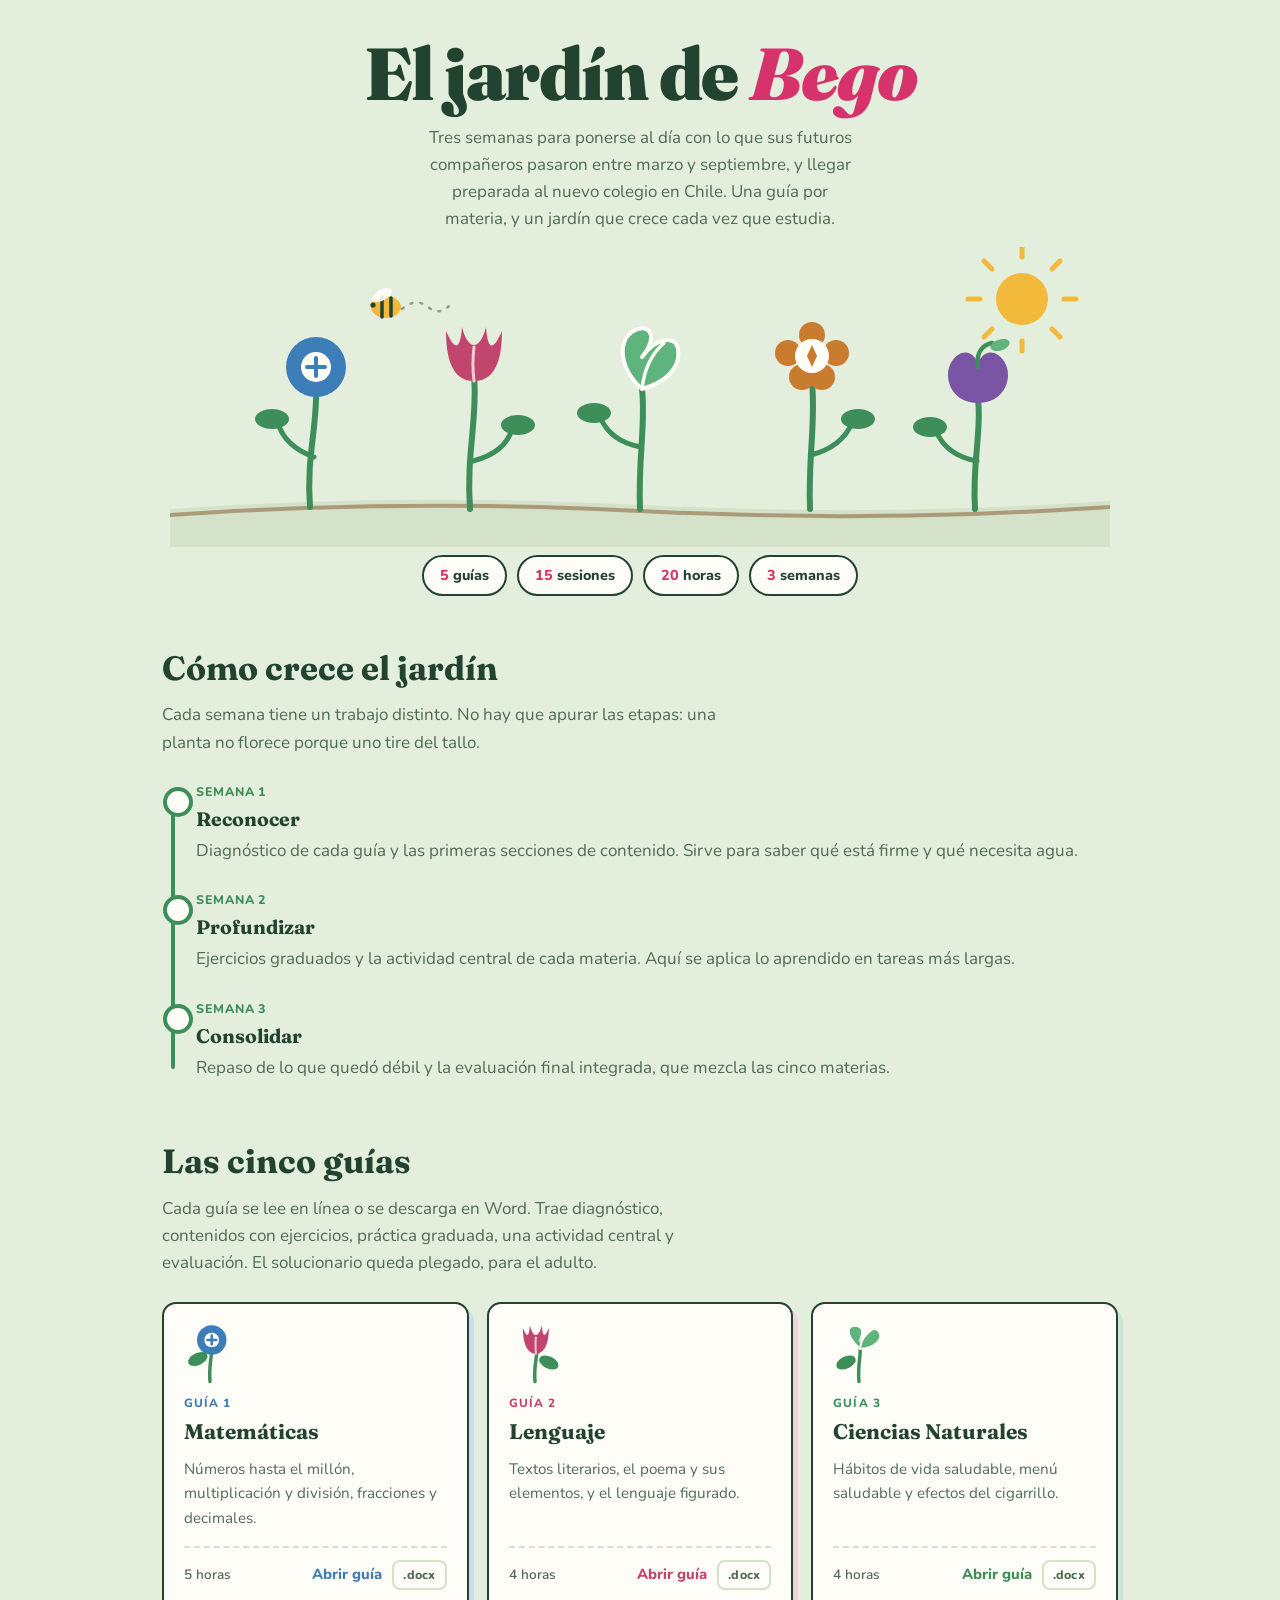
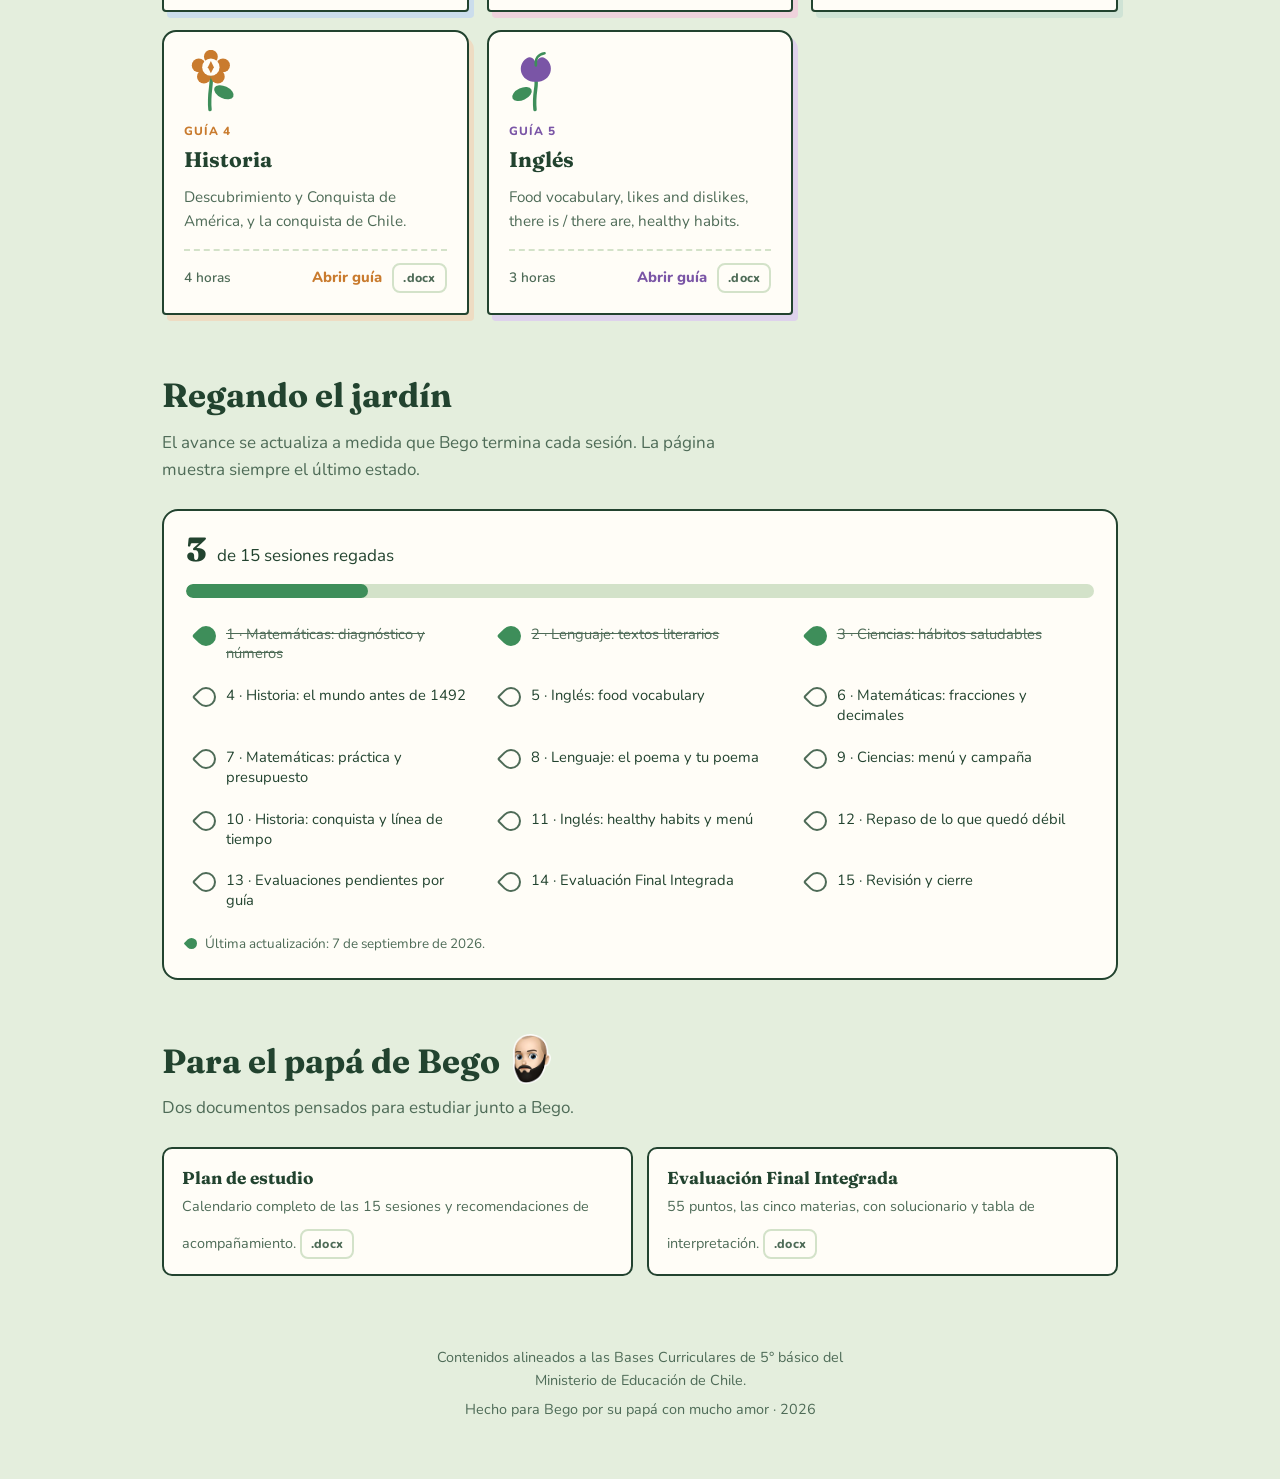
==== index.html @ e69c85a8 "Avatar del papa en vez del emoji, y bajada mas simple" ====
<!DOCTYPE html>
<html lang="es-CL">
<head>
<meta charset="utf-8">
<meta name="viewport" content="width=device-width, initial-scale=1">
<meta name="robots" content="noindex, nofollow">
<title>El jardín de Bego · Repaso de 5° básico</title>
<link rel="preconnect" href="https://fonts.googleapis.com">
<link rel="preconnect" href="https://fonts.gstatic.com" crossorigin>
<link href="https://fonts.googleapis.com/css2?family=Fraunces:opsz,wght@9..144,500;9..144,700;9..144,900&family=Nunito:wght@400;600;800&display=swap" rel="stylesheet">
<style>
:root{
  --pasto:#E4EEDD;
  --pasto-hondo:#D3E2C9;
  --tinta:#22432F;
  --tinta-suave:#4E6B57;
  --papel:#FFFDF7;
  --begonia:#D6336C;
  --sol:#F3B93B;
  --tierra:#8C6239;

  --mate:#3D7DB8;
  --leng:#C2456E;
  --cien:#3E8E5A;
  --hist:#C97B2E;
  --ingl:#7A55A6;

  --display:"Fraunces",Georgia,"Times New Roman",serif;
  --texto:"Nunito","Trebuchet MS",Verdana,sans-serif;
}

*{box-sizing:border-box}
html{scroll-behavior:smooth}
body{
  margin:0;
  background:var(--pasto);
  color:var(--tinta);
  font-family:var(--texto);
  font-size:17px;
  line-height:1.6;
  -webkit-font-smoothing:antialiased;
}
.envoltura{max-width:1000px;margin:0 auto;padding:0 22px}

/* ---------- portada ---------- */
.portada{padding:38px 0 8px;text-align:center}
.portada h1{
  font-family:var(--display);
  font-weight:900;
  font-size:clamp(2rem,8.4vw,4.6rem);
  line-height:.98;
  overflow-wrap:break-word;
  margin:0 0 14px;
  letter-spacing:-.02em;
}
.portada h1 em{font-style:italic;color:var(--begonia)}
.bajada{
  max-width:44ch;margin:0 auto;font-size:1.06rem;color:var(--tinta-suave);
}
.jardin{display:block;width:100%;height:auto;margin:14px auto 0;max-width:940px}

/* ---------- franja de datos ---------- */
.franja{
  display:flex;flex-wrap:wrap;justify-content:center;gap:10px;
  margin:0 0 46px;
}
.dato{
  background:var(--papel);
  border:2px solid var(--tinta);
  border-radius:999px;
  padding:7px 16px;
  font-weight:800;
  font-size:.9rem;
}
.dato span{color:var(--begonia)}

/* ---------- títulos de sección ---------- */
.seccion{margin:0 0 54px}
.seccion > h2{
  font-family:var(--display);
  font-weight:700;
  font-size:clamp(1.5rem,4vw,2.1rem);
  margin:0 0 6px;
}
.seccion > p.intro{margin:0 0 26px;color:var(--tinta-suave);max-width:56ch}

/* ---------- las tres semanas ---------- */
.semanas{list-style:none;margin:0;padding:0 0 0 34px;position:relative}
.semanas::before{
  content:"";position:absolute;left:9px;top:12px;bottom:12px;width:4px;
  background:var(--cien);border-radius:2px;
}
.semana{position:relative;padding:0 0 26px}
.semana:last-child{padding-bottom:0}
.semana::before{
  content:"";position:absolute;left:-33px;top:5px;width:22px;height:22px;
  border-radius:50%;background:var(--papel);border:4px solid var(--cien);
}
.semana h3{
  font-family:var(--display);font-size:1.22rem;font-weight:700;margin:0 0 2px;
}
.semana h3 small{
  display:block;font-family:var(--texto);font-size:.78rem;font-weight:800;
  letter-spacing:.06em;color:var(--cien);text-transform:uppercase;margin-bottom:2px;
}
.semana p{margin:0;color:var(--tinta-suave)}

/* ---------- fichas de guía ---------- */
.huerto{
  display:grid;gap:18px;
  grid-template-columns:repeat(auto-fit,minmax(270px,1fr));
}
.ficha{
  display:flex;flex-direction:column;
  background:var(--papel);
  border:2px solid var(--tinta);
  border-radius:14px 14px 4px 4px;
  padding:18px 20px 20px;
  text-decoration:none;color:inherit;
  box-shadow:5px 6px 0 var(--sombra,var(--pasto-hondo));
  transition:transform .16s ease, box-shadow .16s ease;
}
.ficha:hover,.ficha:focus-visible{
  transform:translate(-2px,-3px);
  box-shadow:8px 10px 0 var(--sombra,var(--pasto-hondo));
}
.ficha svg{
  width:52px;height:62px;margin-bottom:10px;
  transform-origin:50% 100%;
  animation:mecer 4.4s ease-in-out infinite;
}
/* cada planta se mece a su propio ritmo: los retrasos negativos las desfasan de entrada */
.f-mate svg{animation-delay:-0.0s;animation-duration:4.4s}
.f-leng svg{animation-delay:-0.9s;animation-duration:5.0s}
.f-cien svg{animation-delay:-1.8s;animation-duration:4.1s}
.f-hist svg{animation-delay:-2.6s;animation-duration:4.7s}
.f-ingl svg{animation-delay:-3.4s;animation-duration:5.3s}
/* al pasar el cursor la planta se anima más */
.ficha:hover svg,.ficha:focus-within svg{animation-duration:1.15s}
@keyframes mecer{
  0%,100%{transform:rotate(-2.4deg)}
  50%    {transform:rotate(2.4deg)}
}
.ficha .num{
  font-family:var(--texto);font-size:.74rem;font-weight:800;letter-spacing:.09em;
  text-transform:uppercase;color:var(--acento);margin-bottom:2px;
}
.ficha h3{font-family:var(--display);font-size:1.32rem;font-weight:700;margin:0 0 8px}
.ficha p{margin:0 0 16px;font-size:.95rem;color:var(--tinta-suave);flex:1}
.ficha .pie{
  display:flex;align-items:center;justify-content:space-between;gap:12px;
  border-top:2px dashed var(--pasto-hondo);padding-top:12px;
}
.ficha .horas{font-size:.85rem;font-weight:600;color:var(--tinta-suave)}
.ficha .abrir{
  font-weight:800;font-size:.92rem;color:var(--acento);
}
.f-mate{--acento:var(--mate);--sombra:#CBDDEC}
.f-leng{--acento:var(--leng);--sombra:#EFD2DC}
.f-cien{--acento:var(--cien);--sombra:#CFE3D5}
.f-hist{--acento:var(--hist);--sombra:#EEDCC3}
.f-ingl{--acento:var(--ingl);--sombra:#DED2EC}

/* ---------- riego / progreso ---------- */
.riego{
  background:var(--papel);border:2px solid var(--tinta);border-radius:16px;
  padding:22px 22px 24px;
}
.marcador{
  display:flex;align-items:baseline;gap:10px;flex-wrap:wrap;margin-bottom:4px;
}
.marcador strong{font-family:var(--display);font-size:2.1rem;font-weight:900;line-height:1}
.barra{
  height:14px;background:var(--pasto-hondo);border-radius:999px;overflow:hidden;margin:14px 0 20px;
}
.barra i{display:block;height:100%;width:0;background:var(--cien);border-radius:999px;transition:width .3s ease}
.sesiones{list-style:none;margin:0;padding:0;display:grid;gap:8px;
  grid-template-columns:repeat(auto-fill,minmax(240px,1fr));}
.sesiones li{
  display:flex;align-items:flex-start;gap:10px;
  padding:7px 10px;border-radius:9px;font-size:.92rem;line-height:1.35;
}
.sesiones .gota{
  flex:0 0 auto;width:20px;height:20px;margin:1px 0 0;
  border:2px solid var(--tinta-suave);
  border-radius:50% 50% 50% 2px;transform:rotate(45deg);background:transparent;
}
.sesiones li.hecha .gota{background:var(--cien);border-color:var(--cien)}
.sesiones li.hecha .rotulo{text-decoration:line-through;color:var(--tinta-suave)}
.oculto{
  position:absolute;width:1px;height:1px;padding:0;margin:-1px;
  overflow:hidden;clip:rect(0 0 0 0);white-space:nowrap;border:0;
}
.guardado{
  display:flex;align-items:center;gap:8px;flex-wrap:wrap;
  margin:16px 0 0;font-size:.84rem;color:var(--tinta-suave);line-height:1.45;
}
.guardado::before{
  content:"";flex:0 0 auto;width:11px;height:11px;border-radius:50% 50% 50% 1px;
  transform:rotate(45deg);background:var(--cien);
}
.guardado.sin-memoria{color:var(--begonia)}
.guardado.sin-memoria::before{background:var(--begonia)}

.avatar{
  height:1.5em;width:auto;vertical-align:-.34em;margin-left:.18em;
}
/* ---------- estante del adulto ---------- */
.estante{
  display:grid;gap:14px;grid-template-columns:repeat(auto-fit,minmax(260px,1fr));
}
.doc{
  display:block;background:var(--papel);border:2px solid var(--tinta);
  border-radius:10px;padding:15px 18px;text-decoration:none;color:inherit;
}
.doc:hover,.doc:focus-visible{background:#fff;border-color:var(--begonia)}
.doc strong{display:block;font-family:var(--display);font-size:1.08rem}
.doc span{font-size:.9rem;color:var(--tinta-suave)}

/* ---------- enlace de tapa + descarga ---------- */
.ficha,.doc{position:relative}
.ficha h3 a.tapa,.doc strong a.tapa{color:inherit;text-decoration:none}
.ficha h3 a.tapa::after,.doc strong a.tapa::after{
  content:"";position:absolute;inset:0;border-radius:inherit;
}
.ficha .acciones{display:flex;align-items:center;gap:10px}
.bajar{
  position:relative;z-index:1;
  font-size:.78rem;font-weight:800;letter-spacing:.02em;
  color:var(--tinta-suave);text-decoration:none;white-space:nowrap;
  border:2px solid var(--pasto-hondo);border-radius:8px;
  padding:3px 9px;background:var(--papel);
}
.bajar:hover,.bajar:focus-visible{border-color:var(--acento,var(--begonia));color:var(--acento,var(--begonia))}
.doc .bajar{display:inline-block;margin-top:10px}

/* ---------- cierre ---------- */
.cierre{
  text-align:center;padding:16px 0 52px;color:var(--tinta-suave);font-size:.9rem;
}
.cierre p{max-width:50ch;margin:0 auto 6px}
.nota{
  background:var(--pasto-hondo);border-radius:12px;padding:14px 18px;
  font-size:.88rem;color:var(--tinta);margin:0 auto 26px;max-width:62ch;text-align:left;
}

a:focus-visible,.ficha:focus-visible{outline:3px solid var(--begonia);outline-offset:3px}

/* ---------- una sola animación de entrada ---------- */
.tallo{stroke-dasharray:200;stroke-dashoffset:200;animation:crecer 1.15s ease-out forwards}
.flor{transform-origin:center;opacity:0;animation:brotar .5s cubic-bezier(.34,1.56,.64,1) forwards}
.t2{animation-delay:.12s}.t3{animation-delay:.24s}.t4{animation-delay:.36s}.t5{animation-delay:.48s}
.b1{animation-delay:.85s}.b2{animation-delay:.97s}.b3{animation-delay:1.09s}.b4{animation-delay:1.21s}.b5{animation-delay:1.33s}
@keyframes crecer{to{stroke-dashoffset:0}}
@keyframes brotar{from{opacity:0;transform:scale(.2)}to{opacity:1;transform:scale(1)}}

/* el sol gira despacio y respira; la abeja vuela y aletea */
.rayos{
  transform-origin:852px 52px;
  animation:girar 34s linear infinite;
}
.disco{
  transform-origin:852px 52px;
  animation:respirar 5.5s ease-in-out infinite;
}
.abeja{
  animation:volar 9s ease-in-out infinite;
  animation-delay:1.9s;
}
.ala{
  transform-box:fill-box;transform-origin:88% 62%;
  animation:aletear .22s ease-in-out infinite alternate;
  animation-delay:1.9s;
}
@keyframes girar{to{transform:rotate(360deg)}}
@keyframes respirar{50%{transform:scale(1.06)}}
@keyframes volar{
  0%,100%{transform:translate(0,0) rotate(0deg)}
  22%    {transform:translate(16px,-11px) rotate(-4deg)}
  48%    {transform:translate(30px,3px) rotate(3deg)}
  74%    {transform:translate(11px,-6px) rotate(-2deg)}
}
@keyframes aletear{from{transform:scaleY(1)}to{transform:scaleY(.45)}}

@media (prefers-reduced-motion:reduce){
  .tallo{stroke-dashoffset:0;animation:none}
  .flor{opacity:1;animation:none}
  .rayos,.disco,.abeja,.ala{animation:none}
  .ficha svg{animation:none}
  *{transition:none!important}
  html{scroll-behavior:auto}
}
@media (max-width:520px){
  body{font-size:16px}
  .ficha{border-radius:12px 12px 4px 4px}
}
</style>
</head>
<body>

<header class="portada envoltura">
  <h1>El jardín de <em>Bego</em></h1>
  <p class="bajada">Tres semanas para ponerse al día con lo que sus futuros compañeros pasaron entre marzo y septiembre, y llegar preparada al nuevo colegio en Chile. Una guía por materia, y un jardín que crece cada vez que estudia.</p>

  <svg class="jardin" viewBox="0 0 940 300" role="img" aria-label="Ilustración de un jardín con cinco plantas, una por cada materia">
    <!-- sol -->
    <g class="flor b1">
      <circle class="disco" cx="852" cy="52" r="26" fill="#F3B93B"/>
      <g class="rayos" stroke="#F3B93B" stroke-width="5" stroke-linecap="round">
        <line x1="852" y1="10" x2="852" y2="0"/><line x1="894" y1="52" x2="906" y2="52"/>
        <line x1="882" y1="22" x2="890" y2="14"/><line x1="882" y1="82" x2="890" y2="90"/>
        <line x1="822" y1="22" x2="814" y2="14"/><line x1="810" y1="52" x2="798" y2="52"/>
        <line x1="852" y1="94" x2="852" y2="104"/><line x1="822" y1="82" x2="814" y2="90"/>
      </g>
    </g>

    <!-- tierra -->
    <path d="M0 262 Q235 246 470 258 T940 254 L940 300 L0 300 Z" fill="#D3E2C9"/>
    <path d="M0 268 Q235 252 470 264 T940 260" fill="none" stroke="#8C6239" stroke-width="4" stroke-linecap="round" opacity=".55"/>

    <!-- planta 1 · matemáticas -->
    <g>
      <path class="tallo" d="M140 260 C136 210 148 178 146 138" fill="none" stroke="#3E8E5A" stroke-width="6" stroke-linecap="round"/>
      <path class="tallo t2" d="M144 210 C122 202 112 190 108 176" fill="none" stroke="#3E8E5A" stroke-width="5" stroke-linecap="round"/>
      <ellipse class="flor b1" cx="102" cy="172" rx="17" ry="10" fill="#3E8E5A" transform="rotate(-24 102 172)"/>
      <g class="flor b1">
        <circle cx="146" cy="120" r="30" fill="#3D7DB8"/>
        <circle cx="146" cy="120" r="15" fill="#FFFDF7"/>
        <path d="M146 111 v18 M137 120 h18" stroke="#3D7DB8" stroke-width="4" stroke-linecap="round"/>
      </g>
    </g>

    <!-- planta 2 · lenguaje -->
    <g>
      <path class="tallo t2" d="M300 262 C296 206 308 172 304 128" fill="none" stroke="#3E8E5A" stroke-width="6" stroke-linecap="round"/>
      <path class="tallo t3" d="M303 214 C326 208 338 196 342 182" fill="none" stroke="#3E8E5A" stroke-width="5" stroke-linecap="round"/>
      <ellipse class="flor b2" cx="348" cy="178" rx="17" ry="10" fill="#3E8E5A" transform="rotate(22 348 178)"/>
      <g class="flor b2">
        <path d="M276 84 C276 122 288 134 304 134 C320 134 332 122 332 84 C324 102 318 106 316 80 C310 104 298 104 292 80 C290 106 284 102 276 84 Z" fill="#C2456E"/>
        <path d="M304 100 C302 116 303 126 304 134" fill="none" stroke="#FFFDF7" stroke-width="3" stroke-linecap="round" opacity=".75"/>
      </g>
    </g>

    <!-- planta 3 · ciencias -->
    <g>
      <path class="tallo t3" d="M470 262 C468 208 476 178 472 142" fill="none" stroke="#3E8E5A" stroke-width="6" stroke-linecap="round"/>
      <path class="tallo t4" d="M471 200 C448 196 436 184 430 170" fill="none" stroke="#3E8E5A" stroke-width="5" stroke-linecap="round"/>
      <ellipse class="flor b3" cx="424" cy="166" rx="17" ry="10" fill="#3E8E5A" transform="rotate(-24 424 166)"/>
      <g class="flor b3">
        <path d="M472 142 C446 118 448 88 468 82 C480 78 488 90 472 110 C488 88 506 90 508 102 C511 122 494 136 472 142 Z" fill="#5FB37C" stroke="#FFFDF7" stroke-width="4" stroke-linejoin="round"/>
        <path d="M472 142 C474 124 480 108 494 96" fill="none" stroke="#FFFDF7" stroke-width="3.5" stroke-linecap="round"/>
      </g>
    </g>

    <!-- planta 4 · historia -->
    <g>
      <path class="tallo t4" d="M640 262 C638 208 646 176 642 136" fill="none" stroke="#3E8E5A" stroke-width="6" stroke-linecap="round"/>
      <path class="tallo t5" d="M641 208 C664 202 676 190 682 176" fill="none" stroke="#3E8E5A" stroke-width="5" stroke-linecap="round"/>
      <ellipse class="flor b4" cx="688" cy="172" rx="17" ry="10" fill="#3E8E5A" transform="rotate(22 688 172)"/>
      <g class="flor b4">
        <g fill="#C97B2E">
          <circle cx="642" cy="88" r="13"/><circle cx="666" cy="106" r="13"/>
          <circle cx="618" cy="106" r="13"/><circle cx="652" cy="130" r="13"/><circle cx="632" cy="130" r="13"/>
        </g>
        <circle cx="642" cy="109" r="17" fill="#FFFDF7"/>
        <path d="M642 98 l5 11 -5 11 -5 -11 Z" fill="#C97B2E"/>
      </g>
    </g>

    <!-- planta 5 · inglés -->
    <g>
      <path class="tallo t5" d="M805 262 C802 214 812 184 808 152" fill="none" stroke="#3E8E5A" stroke-width="6" stroke-linecap="round"/>
      <path class="tallo t5" d="M807 214 C784 210 772 198 766 184" fill="none" stroke="#3E8E5A" stroke-width="5" stroke-linecap="round"/>
      <ellipse class="flor b5" cx="760" cy="180" rx="17" ry="10" fill="#3E8E5A" transform="rotate(-24 760 180)"/>
      <g class="flor b5">
        <path d="M808 156 C776 156 770 120 788 108 C798 101 808 110 808 120 C808 110 818 101 828 108 C846 120 840 156 808 156 Z" fill="#7A55A6"/>
        <path d="M808 120 C806 106 812 98 822 96" fill="none" stroke="#3E8E5A" stroke-width="4.5" stroke-linecap="round"/>
        <ellipse cx="830" cy="98" rx="10" ry="5.5" fill="#5FB37C" transform="rotate(-18 830 98)"/>
      </g>
    </g>

    <!-- abeja -->
    <g class="flor b5">
      <g class="abeja">
        <path class="estela" d="M232 62 q14 -12 26 -2 q12 10 24 -4" fill="none" stroke="#22432F" stroke-width="2.5" stroke-linecap="round" stroke-dasharray="2 8" opacity=".45"/>
        <ellipse cx="216" cy="60" rx="15" ry="11" fill="#F3B93B"/>
        <path d="M212 50 v20 M221 51 v18" stroke="#22432F" stroke-width="3.5" stroke-linecap="round"/>
        <g class="ala"><ellipse cx="212" cy="48" rx="11" ry="5.5" fill="#FFFDF7" opacity=".9" transform="rotate(-28 212 48)"/></g>
        <circle cx="203" cy="58" r="2.6" fill="#22432F"/>
      </g>
    </g>
  </svg>
</header>

<div class="envoltura">
  <div class="franja">
    <span class="dato"><span>5</span> guías</span>
    <span class="dato"><span>15</span> sesiones</span>
    <span class="dato"><span>20</span> horas</span>
    <span class="dato"><span>3</span> semanas</span>
  </div>
</div>

<main class="envoltura">

  <section class="seccion" id="plan">
    <h2>Cómo crece el jardín</h2>
    <p class="intro">Cada semana tiene un trabajo distinto. No hay que apurar las etapas: una planta no florece porque uno tire del tallo.</p>
    <ol class="semanas">
      <li class="semana">
        <h3><small>Semana 1</small>Reconocer</h3>
        <p>Diagnóstico de cada guía y las primeras secciones de contenido. Sirve para saber qué está firme y qué necesita agua.</p>
      </li>
      <li class="semana">
        <h3><small>Semana 2</small>Profundizar</h3>
        <p>Ejercicios graduados y la actividad central de cada materia. Aquí se aplica lo aprendido en tareas más largas.</p>
      </li>
      <li class="semana">
        <h3><small>Semana 3</small>Consolidar</h3>
        <p>Repaso de lo que quedó débil y la evaluación final integrada, que mezcla las cinco materias.</p>
      </li>
    </ol>
  </section>

  <section class="seccion" id="guias">
    <h2>Las cinco guías</h2>
    <p class="intro">Cada guía se lee en línea o se descarga en Word. Trae diagnóstico, contenidos con ejercicios, práctica graduada, una actividad central y evaluación. El solucionario queda plegado, para el adulto.</p>

    <div class="huerto">

      <article class="ficha f-mate">
        <svg viewBox="0 0 60 70" aria-hidden="true">
          <path d="M30 68 C28 46 34 34 32 22" fill="none" stroke="#3E8E5A" stroke-width="4" stroke-linecap="round"/>
          <ellipse cx="16" cy="42" rx="12" ry="7" fill="#3E8E5A" transform="rotate(-25 16 42)"/>
          <circle cx="32" cy="20" r="17" fill="#3D7DB8"/>
          <circle cx="32" cy="20" r="8.5" fill="#FFFDF7"/>
          <path d="M32 15 v10 M27 20 h10" stroke="#3D7DB8" stroke-width="3" stroke-linecap="round"/>
        </svg>
        <div class="num">Guía 1</div>
        <h3><a class="tapa" href="./01-Matematicas.html">Matemáticas</a></h3>
        <p>Números hasta el millón, multiplicación y división, fracciones y decimales.</p>
        <div class="pie"><span class="horas">5 horas</span><span class="acciones"><span class="abrir">Abrir guía</span><a class="bajar" href="./01-Matematicas.docx" download="El jardin de Bego - 01-Matematicas.docx" aria-label="Descargar la guía en Word">.docx</a></span></div>
      </article>

      <article class="ficha f-leng">
        <svg viewBox="0 0 60 70" aria-hidden="true">
          <path d="M30 68 C28 48 34 36 32 26" fill="none" stroke="#3E8E5A" stroke-width="4" stroke-linecap="round"/>
          <ellipse cx="46" cy="46" rx="12" ry="7" fill="#3E8E5A" transform="rotate(25 46 46)"/>
          <path d="M16 6 C16 28 23 36 31 36 C39 36 46 28 46 6 C42 16 39 19 38 3 C34 18 28 18 24 3 C23 19 20 16 16 6 Z" fill="#C2456E"/>
          <path d="M31 17 C30 26 31 32 31 36" fill="none" stroke="#FFFDF7" stroke-width="2.2" stroke-linecap="round" opacity=".75"/>
        </svg>
        <div class="num">Guía 2</div>
        <h3><a class="tapa" href="./02-Lenguaje.html">Lenguaje</a></h3>
        <p>Textos literarios, el poema y sus elementos, y el lenguaje figurado.</p>
        <div class="pie"><span class="horas">4 horas</span><span class="acciones"><span class="abrir">Abrir guía</span><a class="bajar" href="./02-Lenguaje.docx" download="El jardin de Bego - 02-Lenguaje.docx" aria-label="Descargar la guía en Word">.docx</a></span></div>
      </article>

      <article class="ficha f-cien">
        <svg viewBox="0 0 60 70" aria-hidden="true">
          <path d="M30 68 C28 48 33 36 31 28" fill="none" stroke="#3E8E5A" stroke-width="4" stroke-linecap="round"/>
          <ellipse cx="15" cy="46" rx="12" ry="7" fill="#3E8E5A" transform="rotate(-25 15 46)"/>
          <path d="M31 30 C11 12 17 1 29 4 C36 6 34 15 31 21 C36 11 48 3 53 10 C59 19 47 30 31 30 Z" fill="#5FB37C" stroke="#FFFDF7" stroke-width="2.4" stroke-linejoin="round"/>
          <path d="M31 30 C32 22 36 14 45 8" fill="none" stroke="#FFFDF7" stroke-width="2.2" stroke-linecap="round"/>
        </svg>
        <div class="num">Guía 3</div>
        <h3><a class="tapa" href="./03-Ciencias.html">Ciencias Naturales</a></h3>
        <p>Hábitos de vida saludable, menú saludable y efectos del cigarrillo.</p>
        <div class="pie"><span class="horas">4 horas</span><span class="acciones"><span class="abrir">Abrir guía</span><a class="bajar" href="./03-Ciencias.docx" download="El jardin de Bego - 03-Ciencias.docx" aria-label="Descargar la guía en Word">.docx</a></span></div>
      </article>

      <article class="ficha f-hist">
        <svg viewBox="0 0 60 70" aria-hidden="true">
          <path d="M30 68 C28 48 33 38 31 30" fill="none" stroke="#3E8E5A" stroke-width="4" stroke-linecap="round"/>
          <ellipse cx="46" cy="48" rx="12" ry="7" fill="#3E8E5A" transform="rotate(25 46 48)"/>
          <g fill="#C97B2E">
            <circle cx="31" cy="7" r="8"/><circle cx="45" cy="17" r="8"/>
            <circle cx="17" cy="17" r="8"/><circle cx="39" cy="30" r="8"/><circle cx="23" cy="30" r="8"/>
          </g>
          <circle cx="31" cy="19" r="10" fill="#FFFDF7"/>
          <path d="M31 12 l3.5 7 -3.5 7 -3.5 -7 Z" fill="#C97B2E"/>
        </svg>
        <div class="num">Guía 4</div>
        <h3><a class="tapa" href="./04-Historia.html">Historia</a></h3>
        <p>Descubrimiento y Conquista de América, y la conquista de Chile.</p>
        <div class="pie"><span class="horas">4 horas</span><span class="acciones"><span class="abrir">Abrir guía</span><a class="bajar" href="./04-Historia.docx" download="El jardin de Bego - 04-Historia.docx" aria-label="Descargar la guía en Word">.docx</a></span></div>
      </article>

      <article class="ficha f-ingl">
        <svg viewBox="0 0 60 70" aria-hidden="true">
          <path d="M30 68 C28 50 33 40 31 34" fill="none" stroke="#3E8E5A" stroke-width="4" stroke-linecap="round"/>
          <ellipse cx="15" cy="50" rx="12" ry="7" fill="#3E8E5A" transform="rotate(-25 15 50)"/>
          <path d="M31 36 C12 36 9 16 20 9 C26 5 31 11 31 17 C31 11 36 5 42 9 C53 16 50 36 31 36 Z" fill="#7A55A6"/>
          <path d="M31 17 C30 9 34 4 41 3" fill="none" stroke="#3E8E5A" stroke-width="3" stroke-linecap="round"/>
        </svg>
        <div class="num">Guía 5</div>
        <h3><a class="tapa" href="./05-Ingles.html">Inglés</a></h3>
        <p>Food vocabulary, likes and dislikes, there is / there are, healthy habits.</p>
        <div class="pie"><span class="horas">3 horas</span><span class="acciones"><span class="abrir">Abrir guía</span><a class="bajar" href="./05-Ingles.docx" download="El jardin de Bego - 05-Ingles.docx" aria-label="Descargar la guía en Word">.docx</a></span></div>
      </article>

    </div>
  </section>

  <section class="seccion" id="riego">
    <h2>Regando el jardín</h2>
    <p class="intro">El avance se actualiza a medida que Bego termina cada sesión. La página muestra siempre el último estado.</p>

    <div class="riego">
      <div class="marcador">
        <strong id="cuenta">0</strong>
        <span>de 15 sesiones regadas</span>
      </div>
      <div class="barra"><i id="avance"></i></div>

      <ul class="sesiones" id="lista">
        <li data-s="1"><span class="gota" aria-hidden="true"></span><span class="rotulo">1 · Matemáticas: diagnóstico y números</span></li>
        <li data-s="2"><span class="gota" aria-hidden="true"></span><span class="rotulo">2 · Lenguaje: textos literarios</span></li>
        <li data-s="3"><span class="gota" aria-hidden="true"></span><span class="rotulo">3 · Ciencias: hábitos saludables</span></li>
        <li data-s="4"><span class="gota" aria-hidden="true"></span><span class="rotulo">4 · Historia: el mundo antes de 1492</span></li>
        <li data-s="5"><span class="gota" aria-hidden="true"></span><span class="rotulo">5 · Inglés: food vocabulary</span></li>
        <li data-s="6"><span class="gota" aria-hidden="true"></span><span class="rotulo">6 · Matemáticas: fracciones y decimales</span></li>
        <li data-s="7"><span class="gota" aria-hidden="true"></span><span class="rotulo">7 · Matemáticas: práctica y presupuesto</span></li>
        <li data-s="8"><span class="gota" aria-hidden="true"></span><span class="rotulo">8 · Lenguaje: el poema y tu poema</span></li>
        <li data-s="9"><span class="gota" aria-hidden="true"></span><span class="rotulo">9 · Ciencias: menú y campaña</span></li>
        <li data-s="10"><span class="gota" aria-hidden="true"></span><span class="rotulo">10 · Historia: conquista y línea de tiempo</span></li>
        <li data-s="11"><span class="gota" aria-hidden="true"></span><span class="rotulo">11 · Inglés: healthy habits y menú</span></li>
        <li data-s="12"><span class="gota" aria-hidden="true"></span><span class="rotulo">12 · Repaso de lo que quedó débil</span></li>
        <li data-s="13"><span class="gota" aria-hidden="true"></span><span class="rotulo">13 · Evaluaciones pendientes por guía</span></li>
        <li data-s="14"><span class="gota" aria-hidden="true"></span><span class="rotulo">14 · Evaluación Final Integrada</span></li>
        <li data-s="15"><span class="gota" aria-hidden="true"></span><span class="rotulo">15 · Revisión y cierre</span></li>
      </ul>
      <p class="guardado" id="estado" role="status"></p>
    </div>
  </section>

  <section class="seccion" id="adulto">
    <h2>Para el papá de Bego <img class="avatar" src="./papa.png" width="85" height="112" alt="" loading="lazy"></h2>
    <p class="intro">Dos documentos pensados para estudiar junto a Bego.</p>
    <div class="estante">
      <div class="doc">
        <strong><a class="tapa" href="./00-Plan-de-estudio.html">Plan de estudio</a></strong>
        <span>Calendario completo de las 15 sesiones y recomendaciones de acompañamiento.</span>
        <a class="bajar" href="./00-Plan-de-estudio.docx" download="El jardin de Bego - 00-Plan-de-estudio.docx" aria-label="Descargar en Word">.docx</a>
      </div>
      <div class="doc">
        <strong><a class="tapa" href="./06-Evaluacion-final.html">Evaluación Final Integrada</a></strong>
        <span>55 puntos, las cinco materias, con solucionario y tabla de interpretación.</span>
        <a class="bajar" href="./06-Evaluacion-final.docx" download="El jardin de Bego - 06-Evaluacion-final.docx" aria-label="Descargar en Word">.docx</a>
      </div>
    </div>
  </section>

</main>

<footer class="cierre envoltura">
  <p>Contenidos alineados a las Bases Curriculares de 5° básico del Ministerio de Educación de Chile.</p>
  <p>Hecho para Bego por su papá con mucho amor · 2026</p>
</footer>

<script src="./progreso.js"></script>
<script>
(function(){
  // El avance vive en progreso.js y es de solo lectura: la página no lo modifica.
  var datos = (window.PROGRESO && Array.isArray(window.PROGRESO.sesiones)) ? window.PROGRESO.sesiones : [];
  var items = Array.prototype.slice.call(document.querySelectorAll('#lista li'));
  var hechas = 0;

  items.forEach(function(li){
    if (datos.indexOf(Number(li.dataset.s)) === -1) return;
    li.classList.add('hecha');
    hechas++;
    var aviso = document.createElement('span');
    aviso.className = 'oculto';
    aviso.textContent = ' (completada)';
    li.appendChild(aviso);
  });

  document.getElementById('cuenta').textContent = hechas;
  document.getElementById('avance').style.width = (items.length ? hechas / items.length * 100 : 0) + '%';

  var estado = document.getElementById('estado');
  var iso = window.PROGRESO && window.PROGRESO.actualizado;
  var texto = 'El avance lo actualiza quien acompaña el estudio.';
  if (iso) {
    var d = new Date(iso + 'T12:00:00');
    if (!isNaN(d)) {
      texto = 'Última actualización: ' +
        d.toLocaleDateString('es-CL', { day:'numeric', month:'long', year:'numeric' }) + '.';
    }
  }
  estado.className = 'guardado';
  estado.textContent = texto;
})();
</script>
</body>
</html>
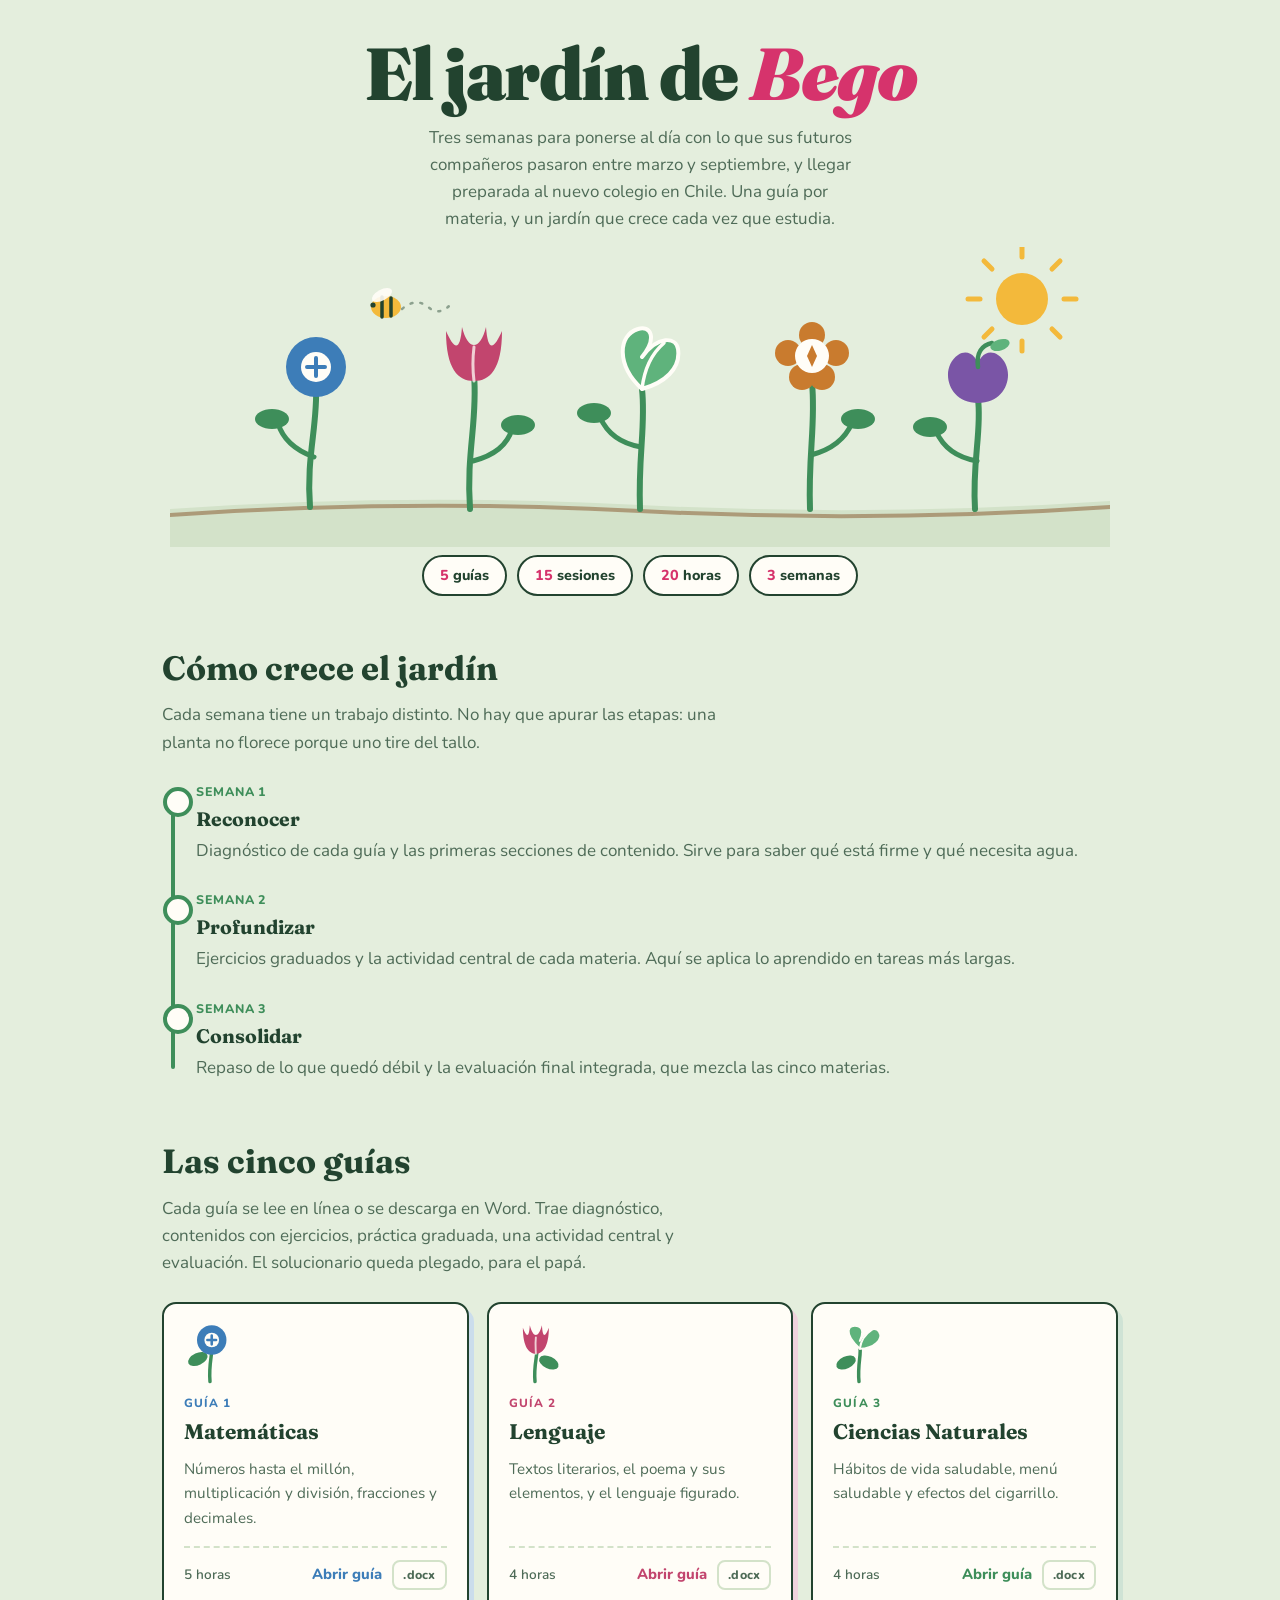
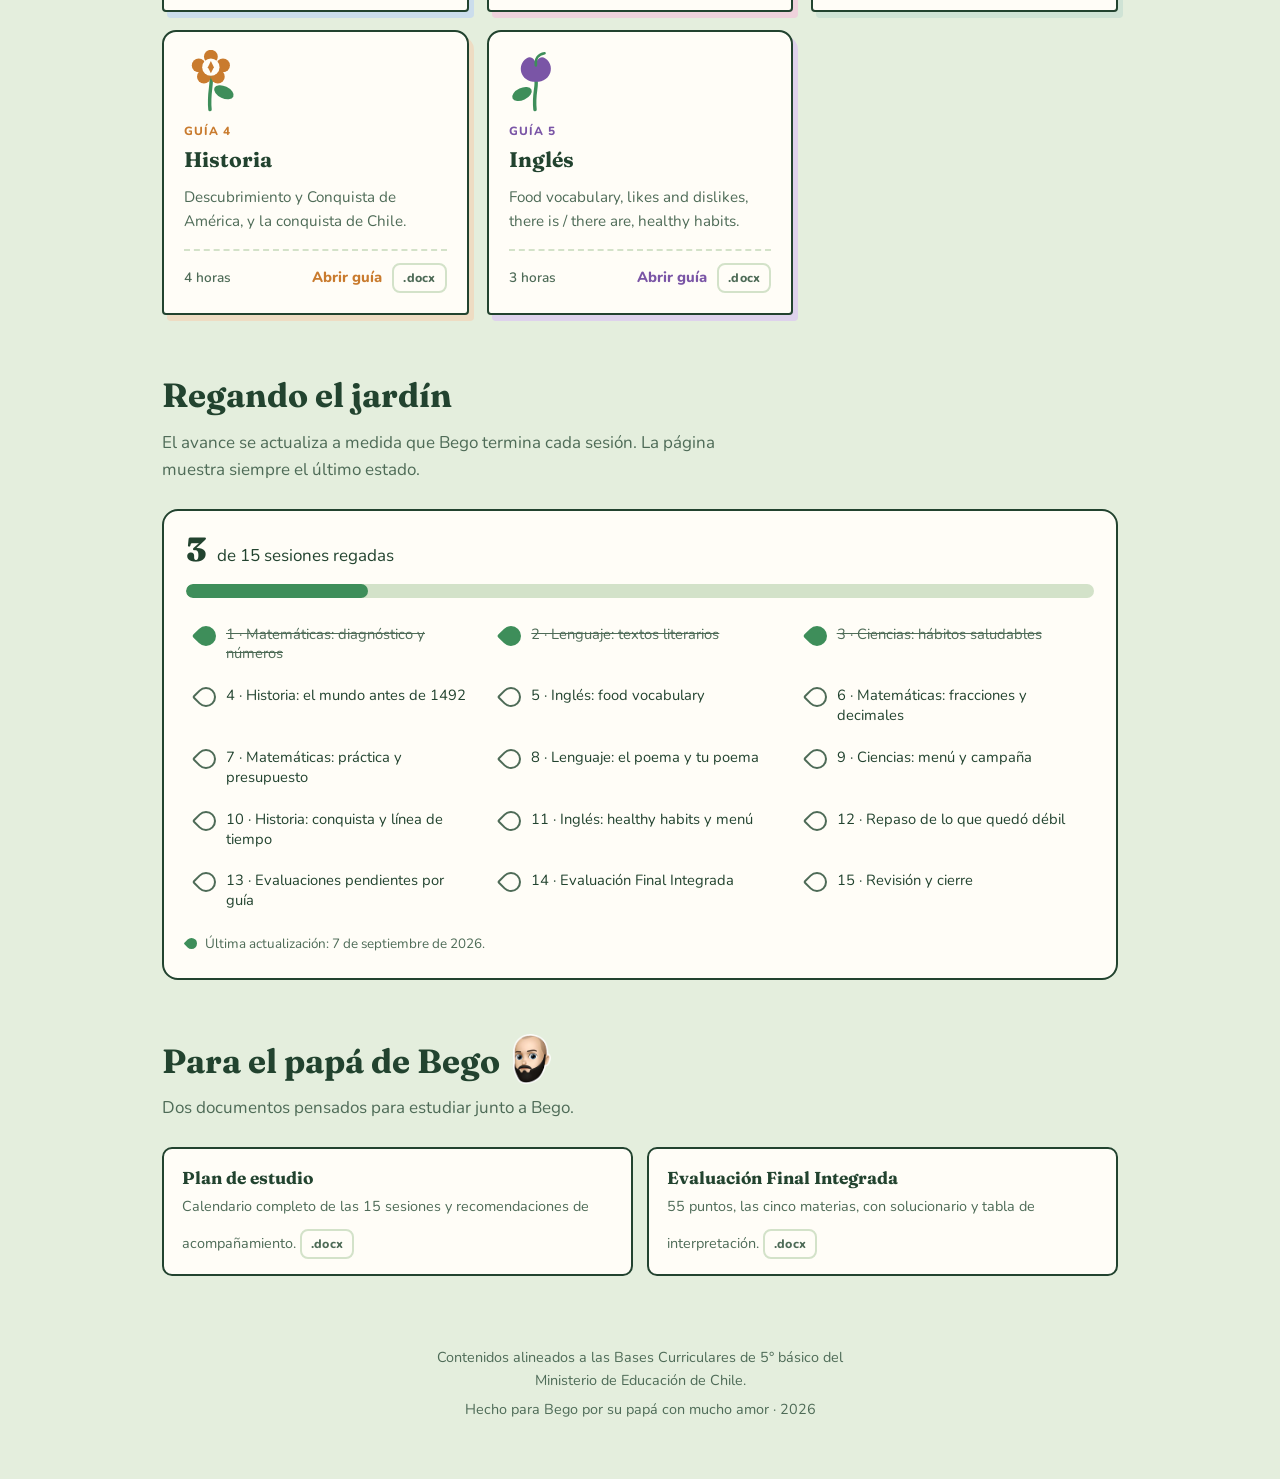
==== commit 0c1f6d6d: "Flor en el titulo de la pestana, favicon y ajuste de texto" ====
--- a/index.html
+++ b/index.html
@@ -4,7 +4,8 @@
 <meta charset="utf-8">
 <meta name="viewport" content="width=device-width, initial-scale=1">
 <meta name="robots" content="noindex, nofollow">
-<title>El jardín de Bego · Repaso de 5° básico</title>
+<title>🌷 El jardín de Bego · Repaso de 5° básico</title>
+<link rel="icon" href="data:image/svg+xml,%3Csvg xmlns=%22http://www.w3.org/2000/svg%22 viewBox=%220 0 100 100%22%3E%3Ctext y=%22.9em%22 font-size=%2290%22%3E🌷%3C/text%3E%3C/svg%3E">
 <link rel="preconnect" href="https://fonts.googleapis.com">
 <link rel="preconnect" href="https://fonts.gstatic.com" crossorigin>
 <link href="https://fonts.googleapis.com/css2?family=Fraunces:opsz,wght@9..144,500;9..144,700;9..144,900&family=Nunito:wght@400;600;800&display=swap" rel="stylesheet">
@@ -254,6 +255,20 @@
 @keyframes crecer{to{stroke-dashoffset:0}}
 @keyframes brotar{from{opacity:0;transform:scale(.2)}to{opacity:1;transform:scale(1)}}
 
+/* las plantas del dibujo se mecen con el viento, cada una a su ritmo.
+   El retraso deja que primero terminen de crecer. */
+.planta{animation:viento 5.4s ease-in-out infinite}
+.p1{transform-origin:140px 260px;animation-duration:5.2s;animation-delay:1.60s}
+.p2{transform-origin:300px 262px;animation-duration:6.1s;animation-delay:1.75s}
+.p3{transform-origin:470px 262px;animation-duration:4.8s;animation-delay:1.90s}
+.p4{transform-origin:640px 262px;animation-duration:5.6s;animation-delay:2.05s}
+.p5{transform-origin:805px 262px;animation-duration:6.4s;animation-delay:2.20s}
+@keyframes viento{
+  0%,100%{transform:rotate(0deg)}
+  25%     {transform:rotate(1.9deg)}
+  55%     {transform:rotate(-1.6deg)}
+  78%     {transform:rotate(1.1deg)}
+}
 /* el sol gira despacio y respira; la abeja vuela y aletea */
 .rayos{
   transform-origin:852px 52px;
@@ -285,7 +300,7 @@
 @media (prefers-reduced-motion:reduce){
   .tallo{stroke-dashoffset:0;animation:none}
   .flor{opacity:1;animation:none}
-  .rayos,.disco,.abeja,.ala{animation:none}
+  .rayos,.disco,.abeja,.ala,.planta{animation:none}
   .ficha svg{animation:none}
   *{transition:none!important}
   html{scroll-behavior:auto}
@@ -319,7 +334,7 @@
     <path d="M0 268 Q235 252 470 264 T940 260" fill="none" stroke="#8C6239" stroke-width="4" stroke-linecap="round" opacity=".55"/>
 
     <!-- planta 1 · matemáticas -->
-    <g>
+    <g class="planta p1">
       <path class="tallo" d="M140 260 C136 210 148 178 146 138" fill="none" stroke="#3E8E5A" stroke-width="6" stroke-linecap="round"/>
       <path class="tallo t2" d="M144 210 C122 202 112 190 108 176" fill="none" stroke="#3E8E5A" stroke-width="5" stroke-linecap="round"/>
       <ellipse class="flor b1" cx="102" cy="172" rx="17" ry="10" fill="#3E8E5A" transform="rotate(-24 102 172)"/>
@@ -331,7 +346,7 @@
     </g>
 
     <!-- planta 2 · lenguaje -->
-    <g>
+    <g class="planta p2">
       <path class="tallo t2" d="M300 262 C296 206 308 172 304 128" fill="none" stroke="#3E8E5A" stroke-width="6" stroke-linecap="round"/>
       <path class="tallo t3" d="M303 214 C326 208 338 196 342 182" fill="none" stroke="#3E8E5A" stroke-width="5" stroke-linecap="round"/>
       <ellipse class="flor b2" cx="348" cy="178" rx="17" ry="10" fill="#3E8E5A" transform="rotate(22 348 178)"/>
@@ -342,7 +357,7 @@
     </g>
 
     <!-- planta 3 · ciencias -->
-    <g>
+    <g class="planta p3">
       <path class="tallo t3" d="M470 262 C468 208 476 178 472 142" fill="none" stroke="#3E8E5A" stroke-width="6" stroke-linecap="round"/>
       <path class="tallo t4" d="M471 200 C448 196 436 184 430 170" fill="none" stroke="#3E8E5A" stroke-width="5" stroke-linecap="round"/>
       <ellipse class="flor b3" cx="424" cy="166" rx="17" ry="10" fill="#3E8E5A" transform="rotate(-24 424 166)"/>
@@ -353,7 +368,7 @@
     </g>
 
     <!-- planta 4 · historia -->
-    <g>
+    <g class="planta p4">
       <path class="tallo t4" d="M640 262 C638 208 646 176 642 136" fill="none" stroke="#3E8E5A" stroke-width="6" stroke-linecap="round"/>
       <path class="tallo t5" d="M641 208 C664 202 676 190 682 176" fill="none" stroke="#3E8E5A" stroke-width="5" stroke-linecap="round"/>
       <ellipse class="flor b4" cx="688" cy="172" rx="17" ry="10" fill="#3E8E5A" transform="rotate(22 688 172)"/>
@@ -368,7 +383,7 @@
     </g>
 
     <!-- planta 5 · inglés -->
-    <g>
+    <g class="planta p5">
       <path class="tallo t5" d="M805 262 C802 214 812 184 808 152" fill="none" stroke="#3E8E5A" stroke-width="6" stroke-linecap="round"/>
       <path class="tallo t5" d="M807 214 C784 210 772 198 766 184" fill="none" stroke="#3E8E5A" stroke-width="5" stroke-linecap="round"/>
       <ellipse class="flor b5" cx="760" cy="180" rx="17" ry="10" fill="#3E8E5A" transform="rotate(-24 760 180)"/>
@@ -424,7 +439,7 @@
 
   <section class="seccion" id="guias">
     <h2>Las cinco guías</h2>
-    <p class="intro">Cada guía se lee en línea o se descarga en Word. Trae diagnóstico, contenidos con ejercicios, práctica graduada, una actividad central y evaluación. El solucionario queda plegado, para el adulto.</p>
+    <p class="intro">Cada guía se lee en línea o se descarga en Word. Trae diagnóstico, contenidos con ejercicios, práctica graduada, una actividad central y evaluación. El solucionario queda plegado, para el papá.</p>
 
     <div class="huerto">
 
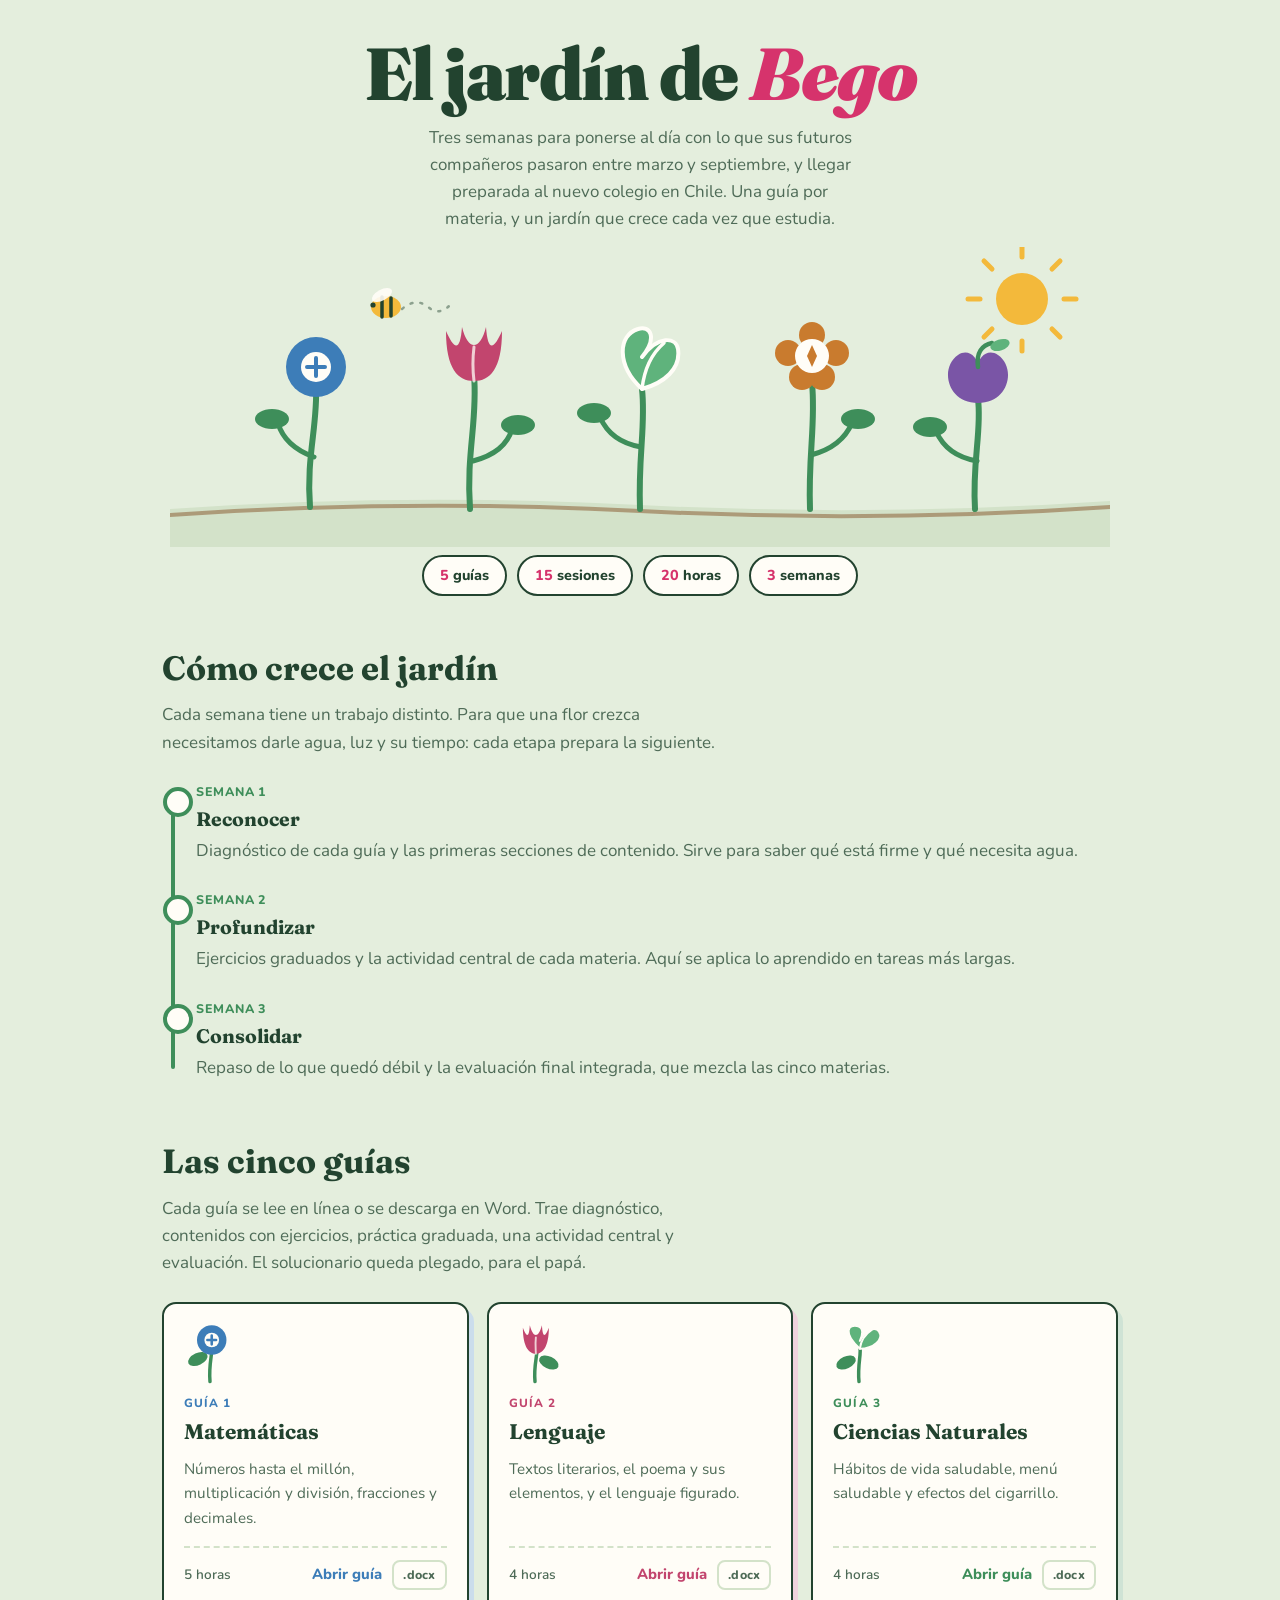
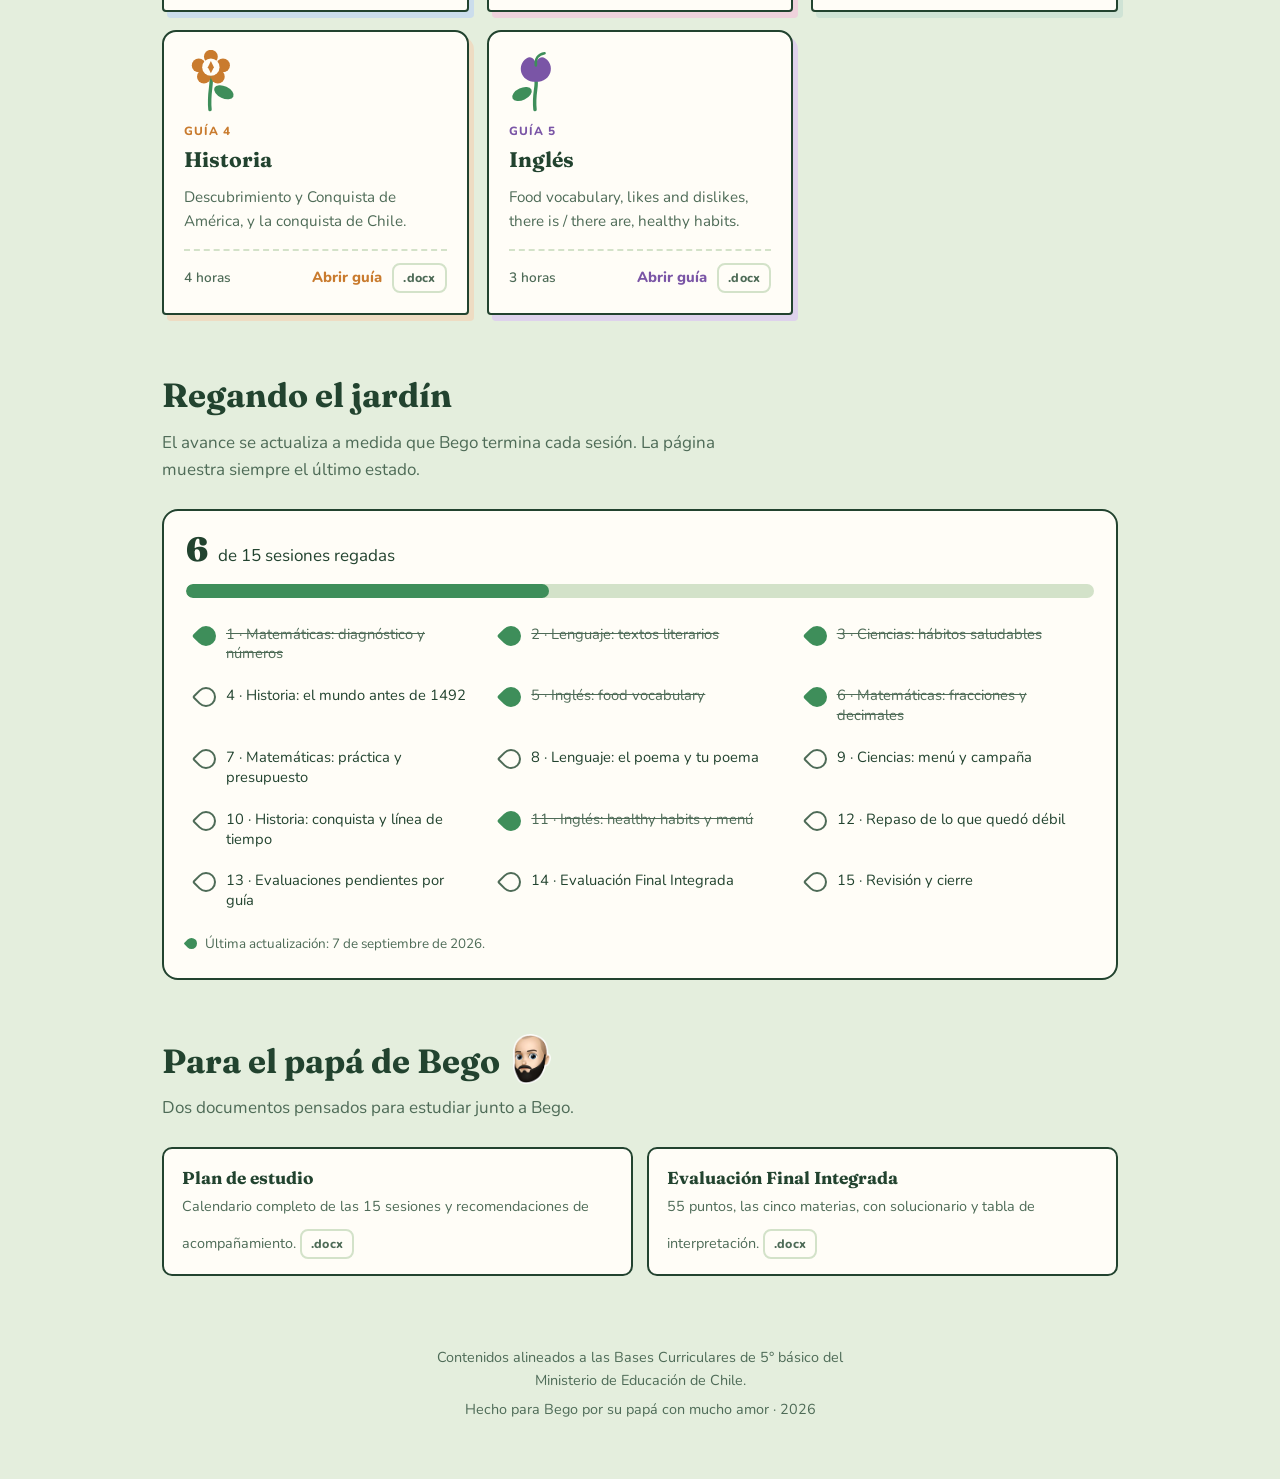
==== commit e6d1e569: "Suaviza el tono de la intro del plan semanal Reemplaza la imagen negativa ("una planta no florece po" ====
--- a/index.html
+++ b/index.html
@@ -4,7 +4,7 @@
 <meta charset="utf-8">
 <meta name="viewport" content="width=device-width, initial-scale=1">
 <meta name="robots" content="noindex, nofollow">
-<title>🌷 El jardín de Bego · Repaso de 5° básico</title>
+<title>El jardín de Bego · Repaso de 5° básico</title>
 <link rel="icon" href="data:image/svg+xml,%3Csvg xmlns=%22http://www.w3.org/2000/svg%22 viewBox=%220 0 100 100%22%3E%3Ctext y=%22.9em%22 font-size=%2290%22%3E🌷%3C/text%3E%3C/svg%3E">
 <link rel="preconnect" href="https://fonts.googleapis.com">
 <link rel="preconnect" href="https://fonts.gstatic.com" crossorigin>
@@ -420,7 +420,7 @@
 
   <section class="seccion" id="plan">
     <h2>Cómo crece el jardín</h2>
-    <p class="intro">Cada semana tiene un trabajo distinto. No hay que apurar las etapas: una planta no florece porque uno tire del tallo.</p>
+    <p class="intro">Cada semana tiene un trabajo distinto. Para que una flor crezca necesitamos darle agua, luz y su tiempo: cada etapa prepara la siguiente.</p>
     <ol class="semanas">
       <li class="semana">
         <h3><small>Semana 1</small>Reconocer</h3>
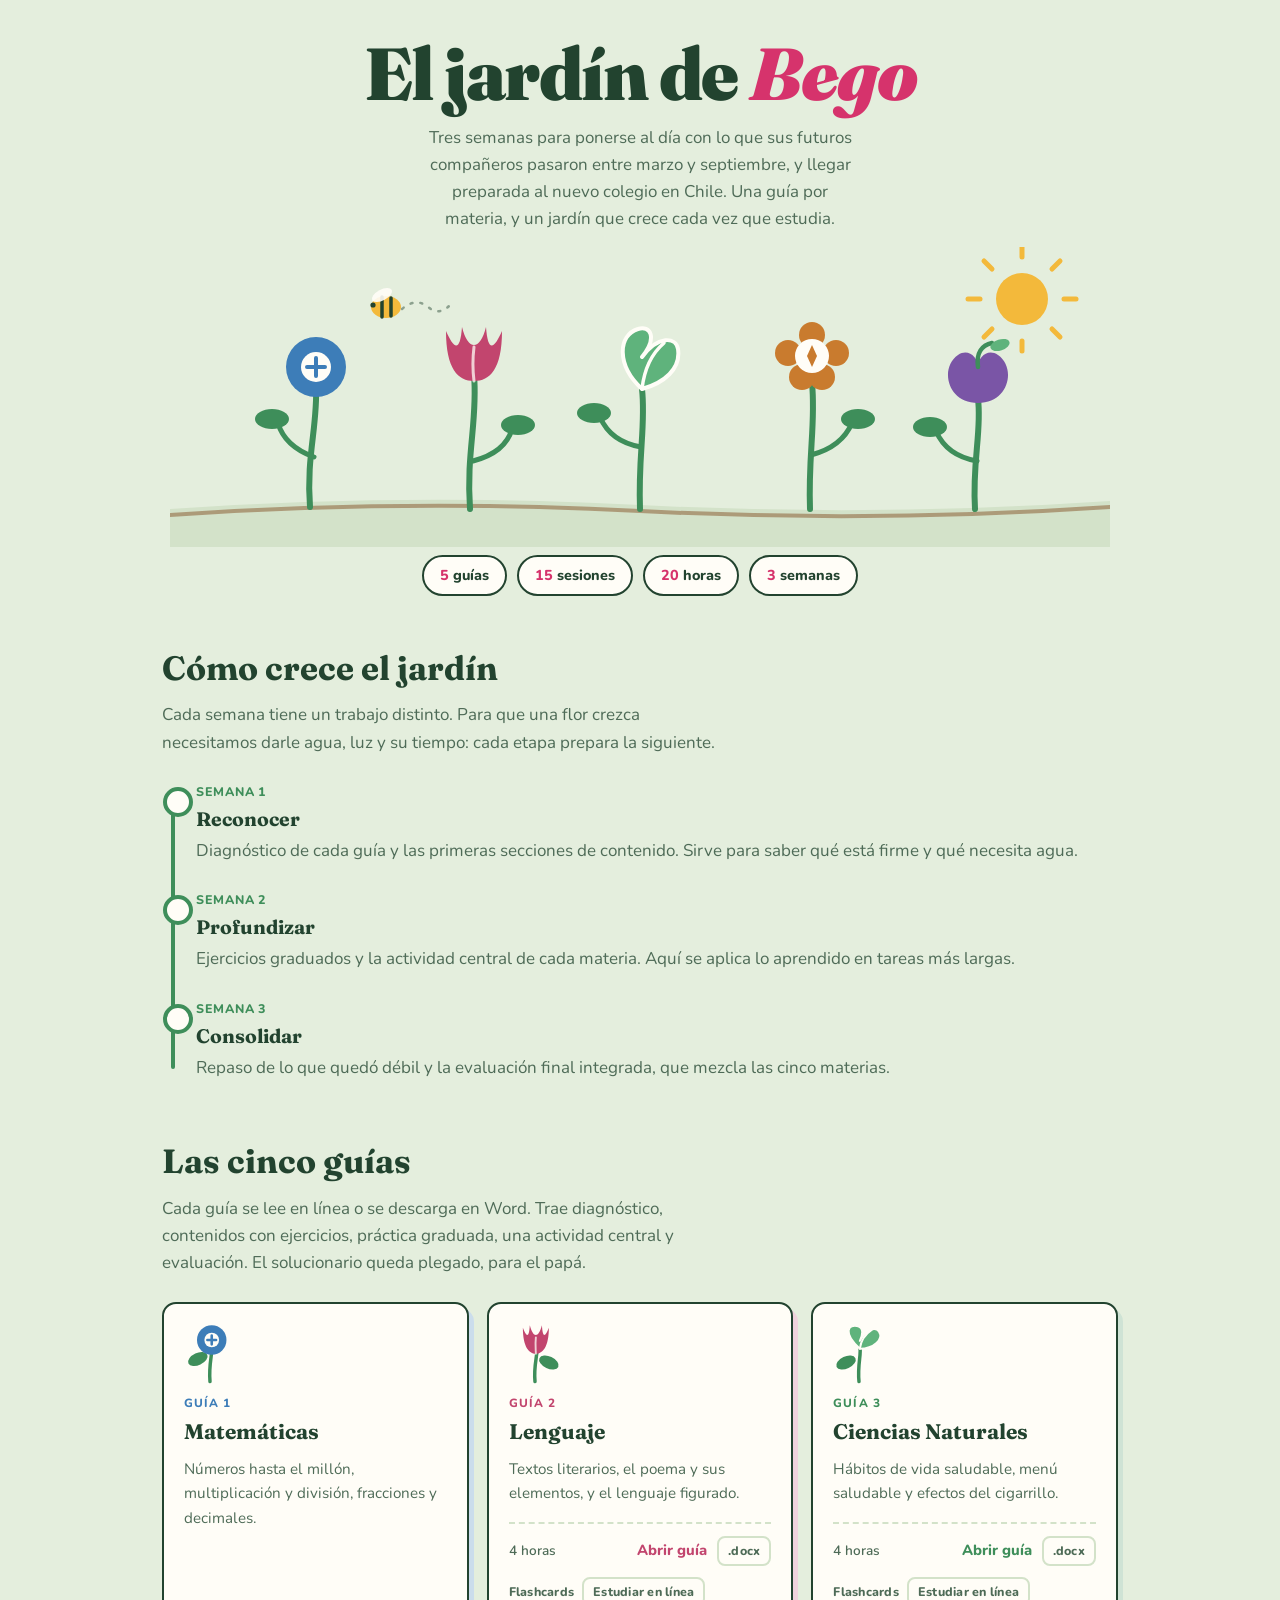
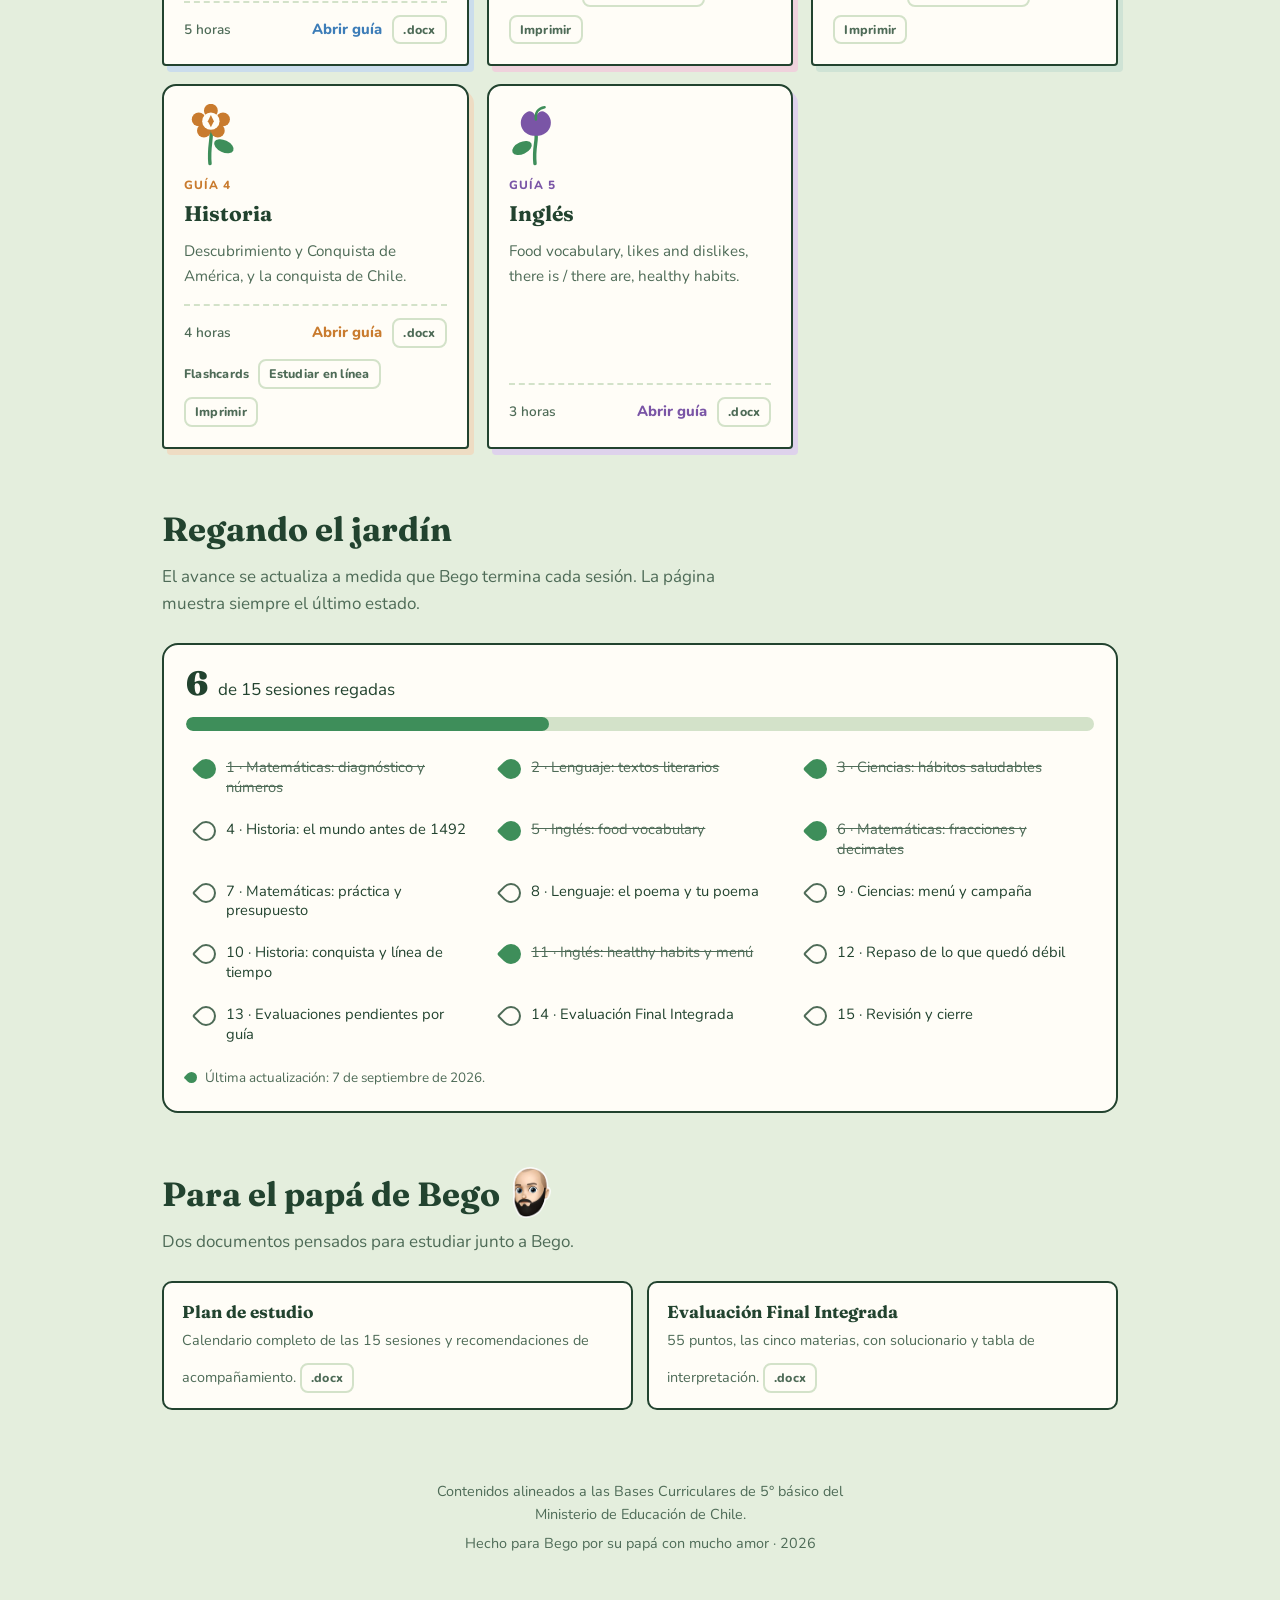
==== commit 61507a8a: "Flashcards de Lenguaje, Ciencias e Historia Cada mazo existe en dos formatos que salen del mismo arc" ====
--- a/index.html
+++ b/index.html
@@ -156,6 +156,13 @@
 .ficha .abrir{
   font-weight:800;font-size:.92rem;color:var(--acento);
 }
+.ficha .extras{
+  display:flex;align-items:center;flex-wrap:wrap;gap:8px;
+  margin-top:11px;
+}
+.ficha .rotulo-extras{
+  font-size:.78rem;font-weight:800;letter-spacing:.02em;color:var(--tinta-suave);
+}
 .f-mate{--acento:var(--mate);--sombra:#CBDDEC}
 .f-leng{--acento:var(--leng);--sombra:#EFD2DC}
 .f-cien{--acento:var(--cien);--sombra:#CFE3D5}
@@ -468,6 +475,7 @@
         <h3><a class="tapa" href="./02-Lenguaje.html">Lenguaje</a></h3>
         <p>Textos literarios, el poema y sus elementos, y el lenguaje figurado.</p>
         <div class="pie"><span class="horas">4 horas</span><span class="acciones"><span class="abrir">Abrir guía</span><a class="bajar" href="./02-Lenguaje.docx" download="El jardin de Bego - 02-Lenguaje.docx" aria-label="Descargar la guía en Word">.docx</a></span></div>
+        <div class="extras"><span class="rotulo-extras">Flashcards</span><a class="bajar" href="./flashcards-02-Lenguaje.html">Estudiar en línea</a><a class="bajar" href="./flashcards-02-Lenguaje.pdf" download="El jardin de Bego - Flashcards Lenguaje.pdf">Imprimir</a></div>
       </article>
 
       <article class="ficha f-cien">
@@ -481,6 +489,7 @@
         <h3><a class="tapa" href="./03-Ciencias.html">Ciencias Naturales</a></h3>
         <p>Hábitos de vida saludable, menú saludable y efectos del cigarrillo.</p>
         <div class="pie"><span class="horas">4 horas</span><span class="acciones"><span class="abrir">Abrir guía</span><a class="bajar" href="./03-Ciencias.docx" download="El jardin de Bego - 03-Ciencias.docx" aria-label="Descargar la guía en Word">.docx</a></span></div>
+        <div class="extras"><span class="rotulo-extras">Flashcards</span><a class="bajar" href="./flashcards-03-Ciencias.html">Estudiar en línea</a><a class="bajar" href="./flashcards-03-Ciencias.pdf" download="El jardin de Bego - Flashcards Ciencias.pdf">Imprimir</a></div>
       </article>
 
       <article class="ficha f-hist">
@@ -498,6 +507,7 @@
         <h3><a class="tapa" href="./04-Historia.html">Historia</a></h3>
         <p>Descubrimiento y Conquista de América, y la conquista de Chile.</p>
         <div class="pie"><span class="horas">4 horas</span><span class="acciones"><span class="abrir">Abrir guía</span><a class="bajar" href="./04-Historia.docx" download="El jardin de Bego - 04-Historia.docx" aria-label="Descargar la guía en Word">.docx</a></span></div>
+        <div class="extras"><span class="rotulo-extras">Flashcards</span><a class="bajar" href="./flashcards-04-Historia.html">Estudiar en línea</a><a class="bajar" href="./flashcards-04-Historia.pdf" download="El jardin de Bego - Flashcards Historia.pdf">Imprimir</a></div>
       </article>
 
       <article class="ficha f-ingl">
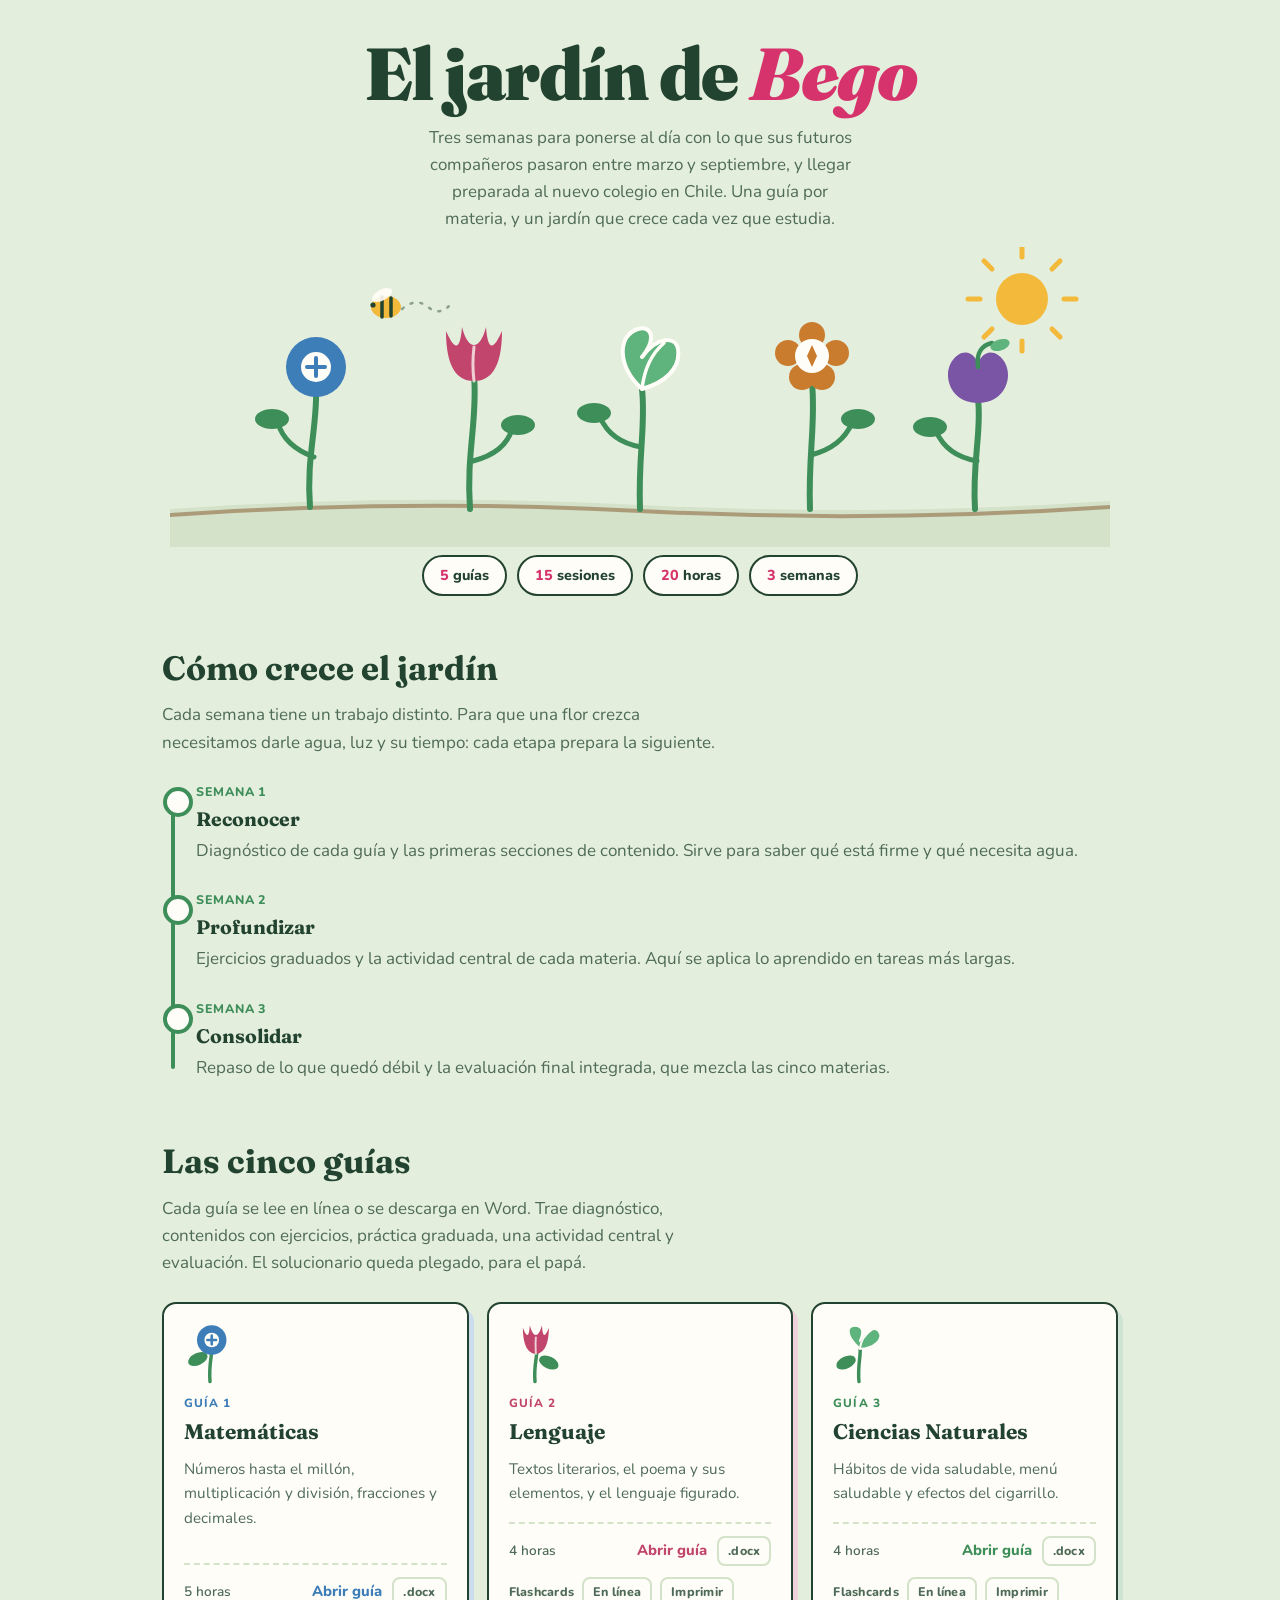
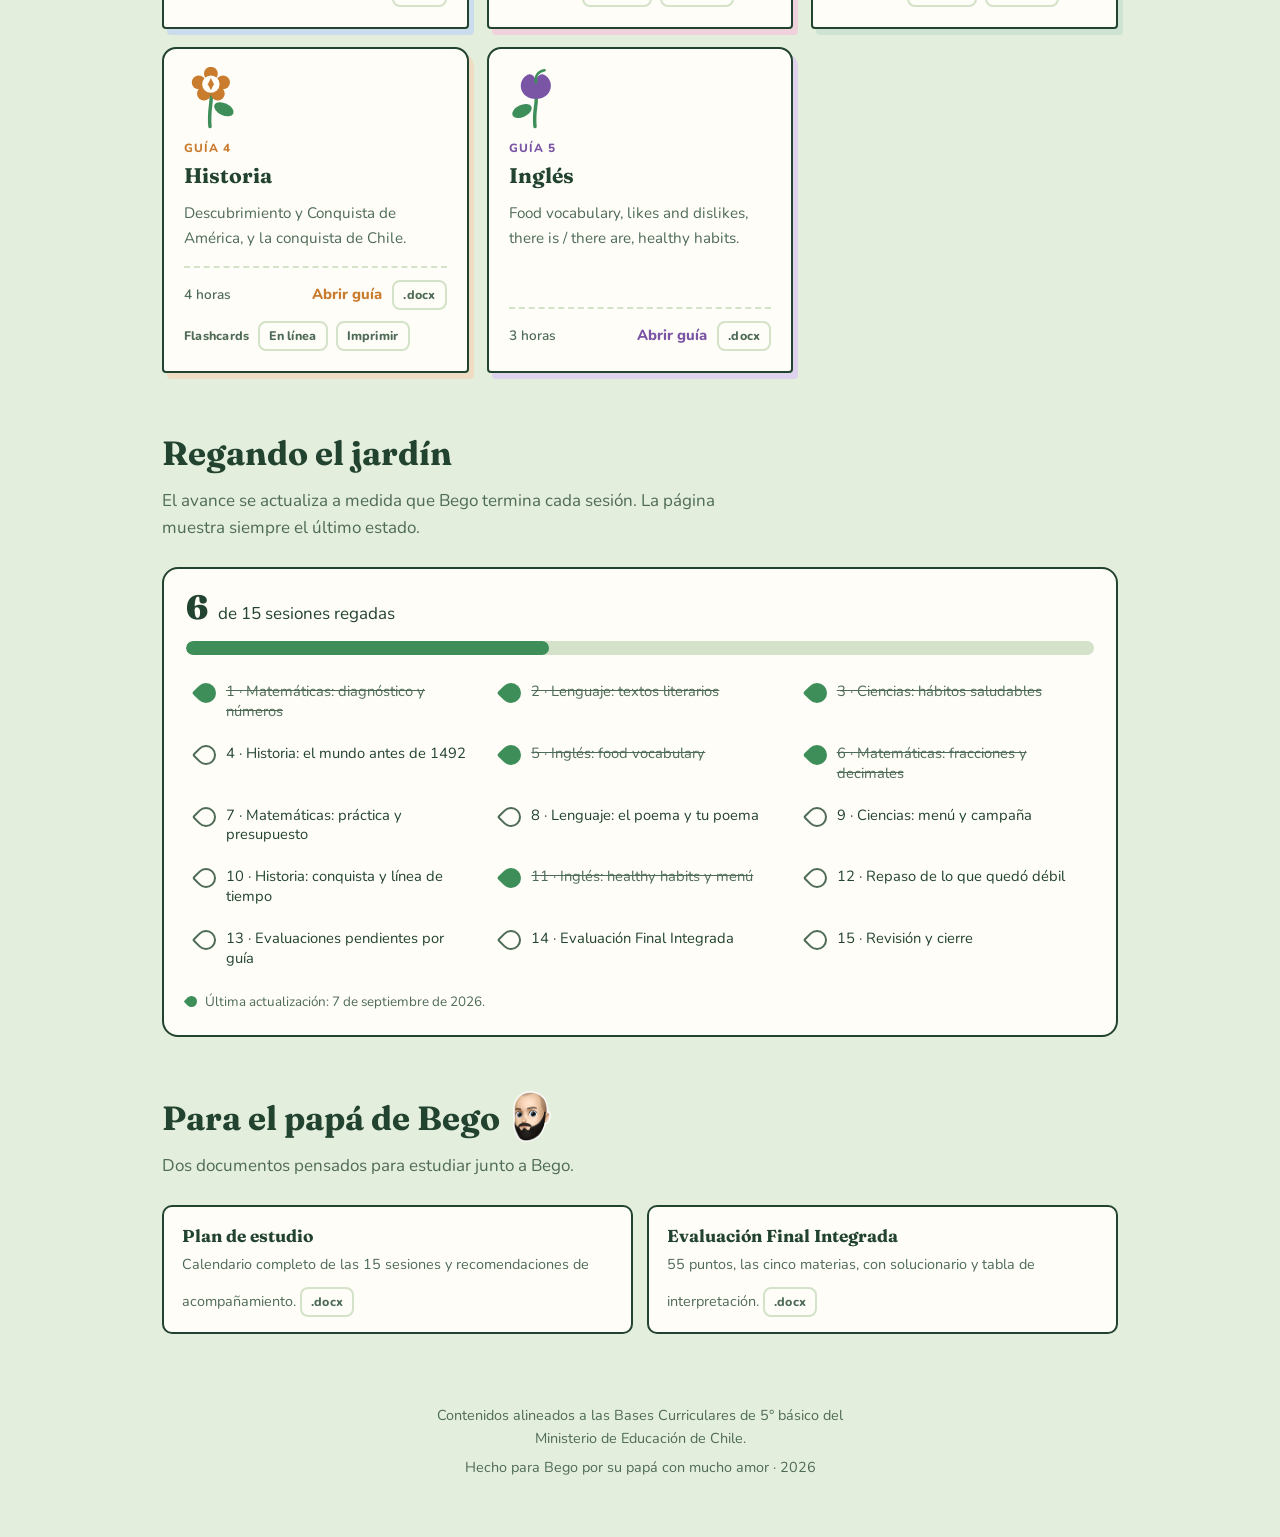
==== commit 91058388: "Acorta el enlace de flashcards a "En línea" Con el texto largo la fila se partía en dos lineas dentr" ====
--- a/index.html
+++ b/index.html
@@ -475,7 +475,7 @@
         <h3><a class="tapa" href="./02-Lenguaje.html">Lenguaje</a></h3>
         <p>Textos literarios, el poema y sus elementos, y el lenguaje figurado.</p>
         <div class="pie"><span class="horas">4 horas</span><span class="acciones"><span class="abrir">Abrir guía</span><a class="bajar" href="./02-Lenguaje.docx" download="El jardin de Bego - 02-Lenguaje.docx" aria-label="Descargar la guía en Word">.docx</a></span></div>
-        <div class="extras"><span class="rotulo-extras">Flashcards</span><a class="bajar" href="./flashcards-02-Lenguaje.html">Estudiar en línea</a><a class="bajar" href="./flashcards-02-Lenguaje.pdf" download="El jardin de Bego - Flashcards Lenguaje.pdf">Imprimir</a></div>
+        <div class="extras"><span class="rotulo-extras">Flashcards</span><a class="bajar" href="./flashcards-02-Lenguaje.html">En línea</a><a class="bajar" href="./flashcards-02-Lenguaje.pdf" download="El jardin de Bego - Flashcards Lenguaje.pdf">Imprimir</a></div>
       </article>
 
       <article class="ficha f-cien">
@@ -489,7 +489,7 @@
         <h3><a class="tapa" href="./03-Ciencias.html">Ciencias Naturales</a></h3>
         <p>Hábitos de vida saludable, menú saludable y efectos del cigarrillo.</p>
         <div class="pie"><span class="horas">4 horas</span><span class="acciones"><span class="abrir">Abrir guía</span><a class="bajar" href="./03-Ciencias.docx" download="El jardin de Bego - 03-Ciencias.docx" aria-label="Descargar la guía en Word">.docx</a></span></div>
-        <div class="extras"><span class="rotulo-extras">Flashcards</span><a class="bajar" href="./flashcards-03-Ciencias.html">Estudiar en línea</a><a class="bajar" href="./flashcards-03-Ciencias.pdf" download="El jardin de Bego - Flashcards Ciencias.pdf">Imprimir</a></div>
+        <div class="extras"><span class="rotulo-extras">Flashcards</span><a class="bajar" href="./flashcards-03-Ciencias.html">En línea</a><a class="bajar" href="./flashcards-03-Ciencias.pdf" download="El jardin de Bego - Flashcards Ciencias.pdf">Imprimir</a></div>
       </article>
 
       <article class="ficha f-hist">
@@ -507,7 +507,7 @@
         <h3><a class="tapa" href="./04-Historia.html">Historia</a></h3>
         <p>Descubrimiento y Conquista de América, y la conquista de Chile.</p>
         <div class="pie"><span class="horas">4 horas</span><span class="acciones"><span class="abrir">Abrir guía</span><a class="bajar" href="./04-Historia.docx" download="El jardin de Bego - 04-Historia.docx" aria-label="Descargar la guía en Word">.docx</a></span></div>
-        <div class="extras"><span class="rotulo-extras">Flashcards</span><a class="bajar" href="./flashcards-04-Historia.html">Estudiar en línea</a><a class="bajar" href="./flashcards-04-Historia.pdf" download="El jardin de Bego - Flashcards Historia.pdf">Imprimir</a></div>
+        <div class="extras"><span class="rotulo-extras">Flashcards</span><a class="bajar" href="./flashcards-04-Historia.html">En línea</a><a class="bajar" href="./flashcards-04-Historia.pdf" download="El jardin de Bego - Flashcards Historia.pdf">Imprimir</a></div>
       </article>
 
       <article class="ficha f-ingl">
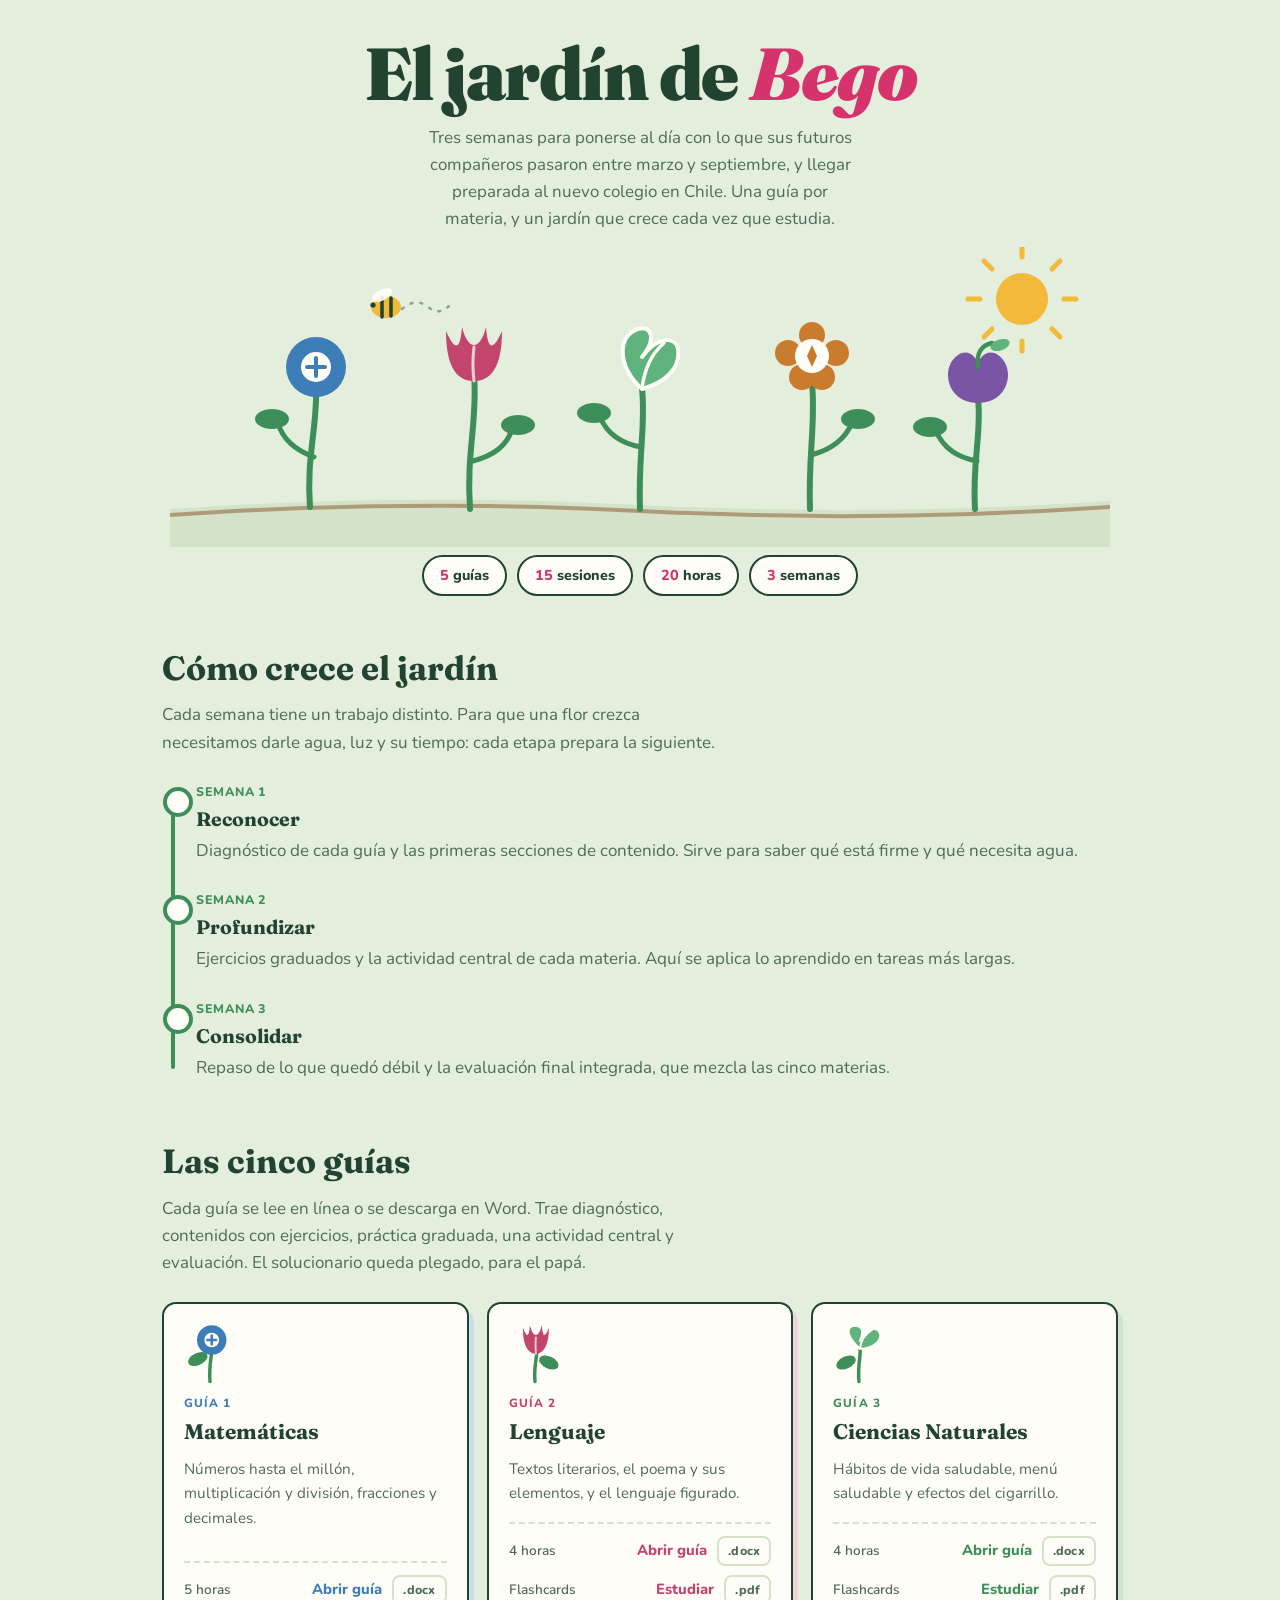
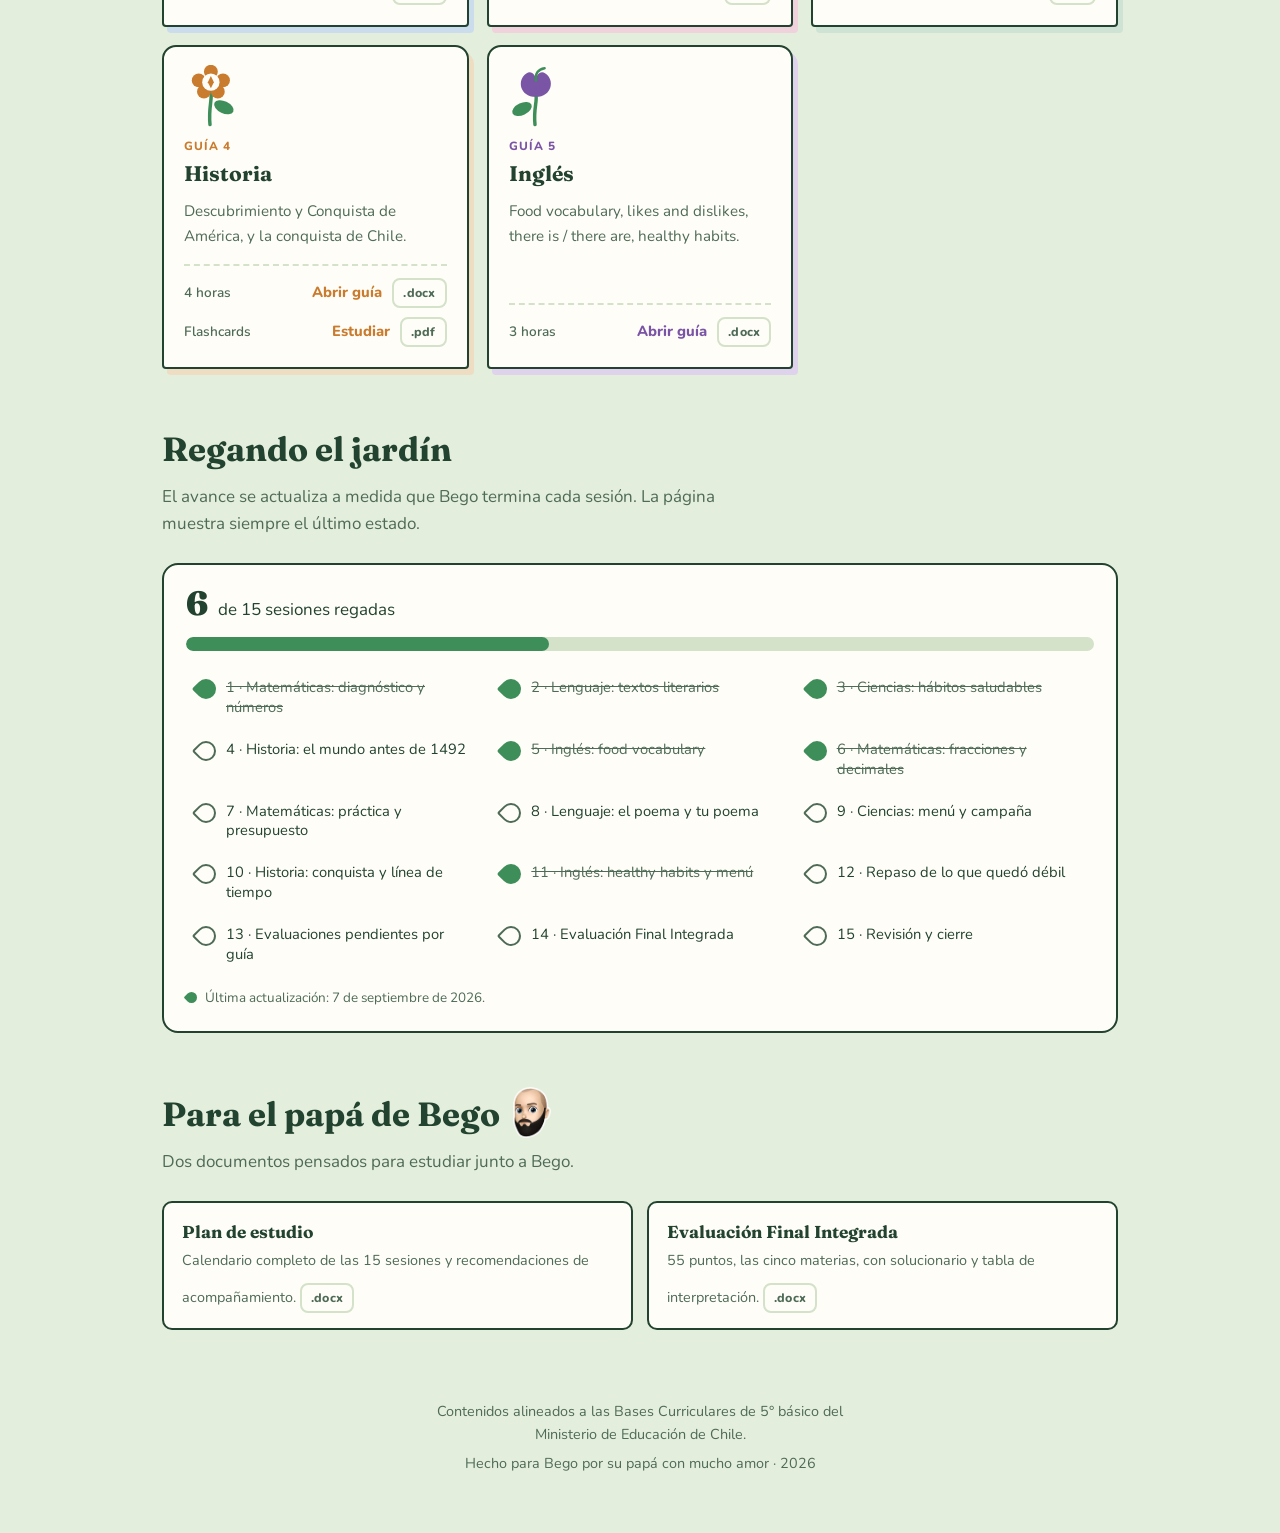
==== commit 1f15f02d: "Alinea la fila de flashcards con el resto de la ficha La fila quedaba con un rotulo suelto y dos pas" ====
--- a/index.html
+++ b/index.html
@@ -157,12 +157,14 @@
   font-weight:800;font-size:.92rem;color:var(--acento);
 }
 .ficha .extras{
-  display:flex;align-items:center;flex-wrap:wrap;gap:8px;
-  margin-top:11px;
-}
-.ficha .rotulo-extras{
-  font-size:.78rem;font-weight:800;letter-spacing:.02em;color:var(--tinta-suave);
-}
+  display:flex;align-items:center;justify-content:space-between;gap:10px;
+  flex-wrap:wrap;margin-top:9px;
+}
+.ficha .extras .abrir{
+  position:relative;z-index:1;text-decoration:none;white-space:nowrap;
+}
+.ficha .extras .abrir:hover,.ficha .extras .abrir:focus-visible{text-decoration:underline}
+.ficha .acciones{flex-wrap:wrap;justify-content:flex-end}
 .f-mate{--acento:var(--mate);--sombra:#CBDDEC}
 .f-leng{--acento:var(--leng);--sombra:#EFD2DC}
 .f-cien{--acento:var(--cien);--sombra:#CFE3D5}
@@ -475,7 +477,7 @@
         <h3><a class="tapa" href="./02-Lenguaje.html">Lenguaje</a></h3>
         <p>Textos literarios, el poema y sus elementos, y el lenguaje figurado.</p>
         <div class="pie"><span class="horas">4 horas</span><span class="acciones"><span class="abrir">Abrir guía</span><a class="bajar" href="./02-Lenguaje.docx" download="El jardin de Bego - 02-Lenguaje.docx" aria-label="Descargar la guía en Word">.docx</a></span></div>
-        <div class="extras"><span class="rotulo-extras">Flashcards</span><a class="bajar" href="./flashcards-02-Lenguaje.html">En línea</a><a class="bajar" href="./flashcards-02-Lenguaje.pdf" download="El jardin de Bego - Flashcards Lenguaje.pdf">Imprimir</a></div>
+        <div class="extras"><span class="horas">Flashcards</span><span class="acciones"><a class="abrir" href="./flashcards-02-Lenguaje.html">Estudiar</a><a class="bajar" href="./flashcards-02-Lenguaje.pdf" download="El jardin de Bego - Flashcards Lenguaje.pdf" aria-label="Descargar las flashcards para imprimir">.pdf</a></span></div>
       </article>
 
       <article class="ficha f-cien">
@@ -489,7 +491,7 @@
         <h3><a class="tapa" href="./03-Ciencias.html">Ciencias Naturales</a></h3>
         <p>Hábitos de vida saludable, menú saludable y efectos del cigarrillo.</p>
         <div class="pie"><span class="horas">4 horas</span><span class="acciones"><span class="abrir">Abrir guía</span><a class="bajar" href="./03-Ciencias.docx" download="El jardin de Bego - 03-Ciencias.docx" aria-label="Descargar la guía en Word">.docx</a></span></div>
-        <div class="extras"><span class="rotulo-extras">Flashcards</span><a class="bajar" href="./flashcards-03-Ciencias.html">En línea</a><a class="bajar" href="./flashcards-03-Ciencias.pdf" download="El jardin de Bego - Flashcards Ciencias.pdf">Imprimir</a></div>
+        <div class="extras"><span class="horas">Flashcards</span><span class="acciones"><a class="abrir" href="./flashcards-03-Ciencias.html">Estudiar</a><a class="bajar" href="./flashcards-03-Ciencias.pdf" download="El jardin de Bego - Flashcards Ciencias.pdf" aria-label="Descargar las flashcards para imprimir">.pdf</a></span></div>
       </article>
 
       <article class="ficha f-hist">
@@ -507,7 +509,7 @@
         <h3><a class="tapa" href="./04-Historia.html">Historia</a></h3>
         <p>Descubrimiento y Conquista de América, y la conquista de Chile.</p>
         <div class="pie"><span class="horas">4 horas</span><span class="acciones"><span class="abrir">Abrir guía</span><a class="bajar" href="./04-Historia.docx" download="El jardin de Bego - 04-Historia.docx" aria-label="Descargar la guía en Word">.docx</a></span></div>
-        <div class="extras"><span class="rotulo-extras">Flashcards</span><a class="bajar" href="./flashcards-04-Historia.html">En línea</a><a class="bajar" href="./flashcards-04-Historia.pdf" download="El jardin de Bego - Flashcards Historia.pdf">Imprimir</a></div>
+        <div class="extras"><span class="horas">Flashcards</span><span class="acciones"><a class="abrir" href="./flashcards-04-Historia.html">Estudiar</a><a class="bajar" href="./flashcards-04-Historia.pdf" download="El jardin de Bego - Flashcards Historia.pdf" aria-label="Descargar las flashcards para imprimir">.pdf</a></span></div>
       </article>
 
       <article class="ficha f-ingl">
